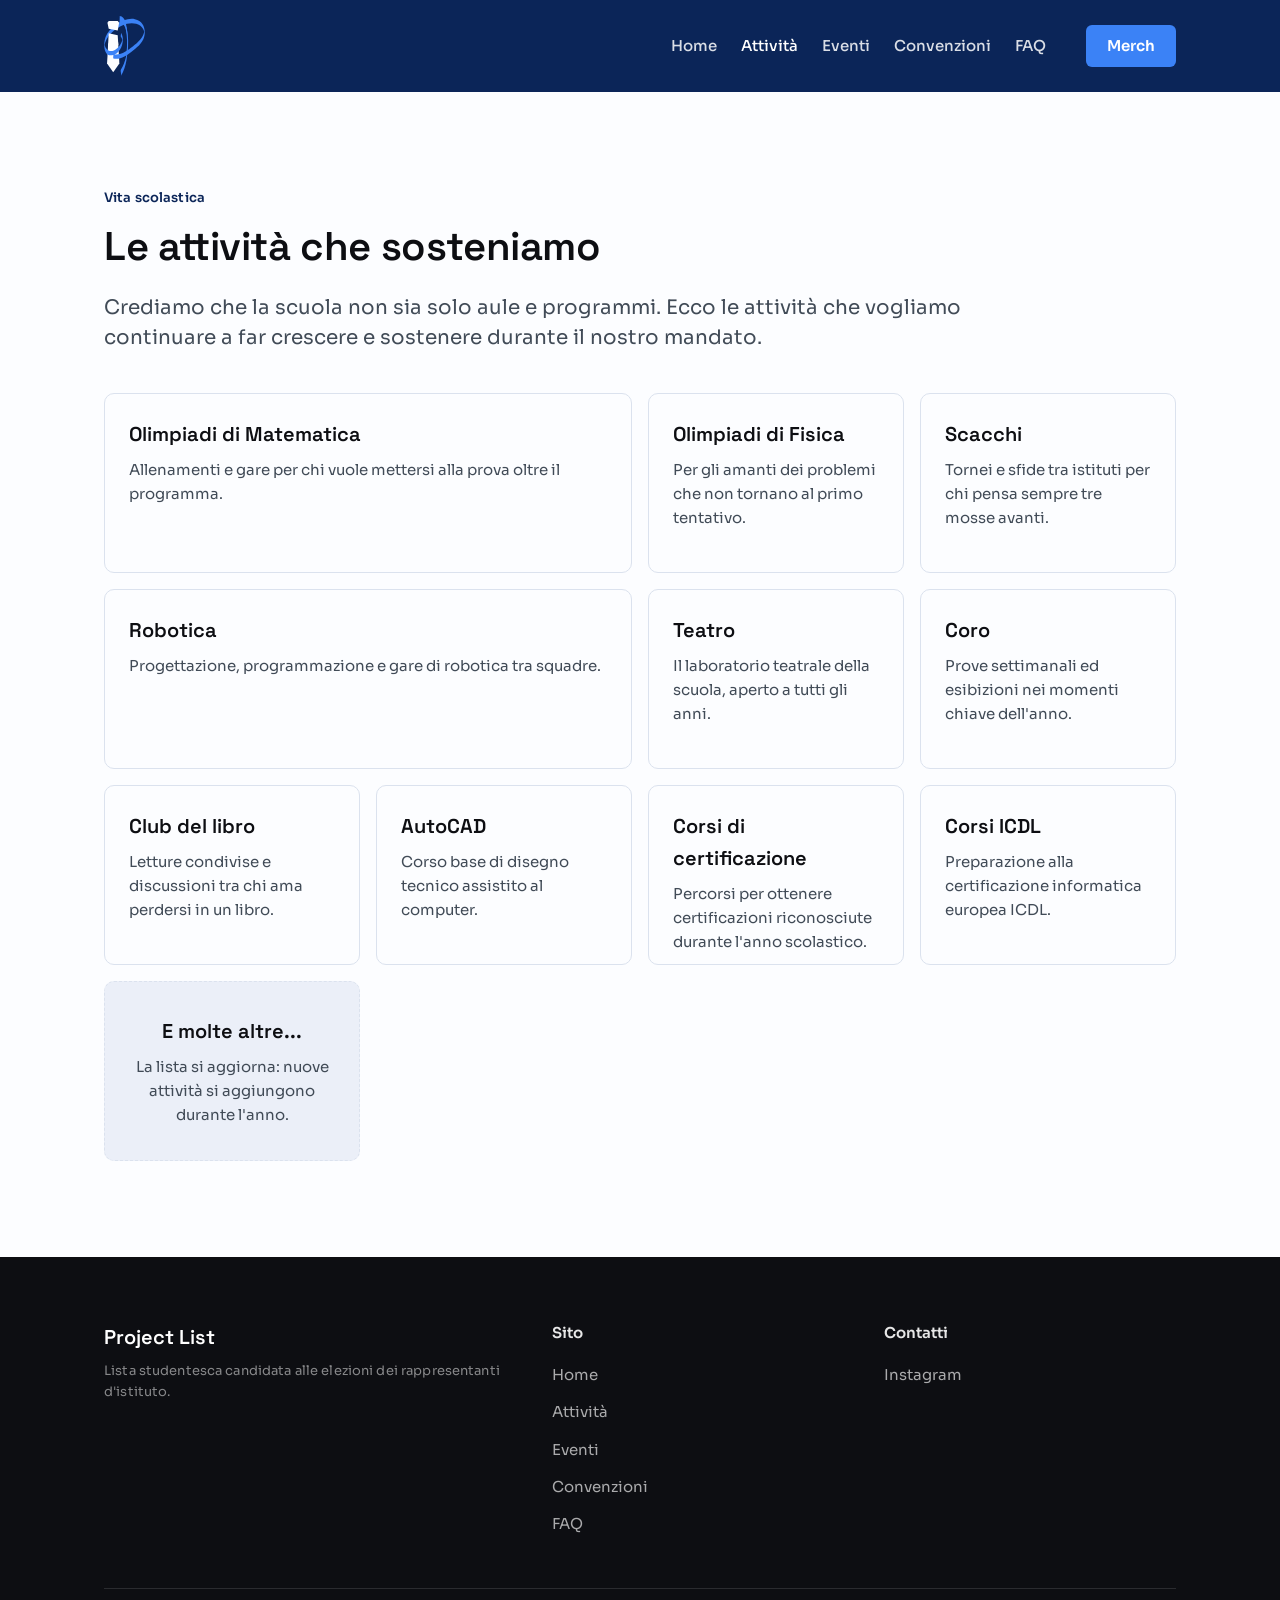
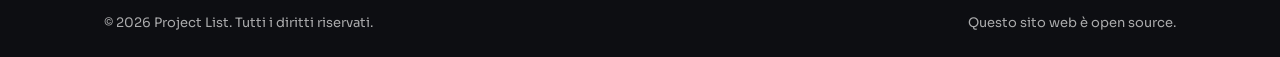
==== pages/activities.html @ 42fb994b "created the activities page" ====
<!DOCTYPE html>
<html lang="it">

<head>
  <meta charset="UTF-8">
  <meta name="viewport" content="width=device-width, initial-scale=1.0">

  <title>Attività | Project List - A. Messedaglia</title>
  <meta name="description"
    content="Il sito ufficiale della lista Project List, candidata alle elezioni dei rappresentanti d'istituto. Scopri il programma, il team e i link utili.">

  <!-- Open Graph -->
  <meta property="og:type" content="website">
  <meta property="og:title" content="Project List - Candidatura Rappresentanti d'Istituto">
  <meta property="og:description"
    content="Il sito ufficiale della lista Project List, candidata alle elezioni dei rappresentanti d'istituto.">
  <meta property="og:image" content="assets/img/og-cover.jpg">
  <meta property="og:locale" content="it_IT">

  <!-- Favicon -->
  <link rel="icon" type="image/png" href="/assets/logo/favicon.svg">

  <!-- CSS -->
  <link rel="stylesheet" href="/style.css">

</head>

<body>

  <!-- ============ HEADER ============ -->
  <header class="site-header">
    <div class="container site-header__inner">
      <a href="/index.html" class="site-header__logo">
        <img class="site-header__logo" src="/assets/logo/icon.svg" alt="Project List">
      </a>

      <nav class="site-header__nav" id="site-nav" aria-label="Navigazione principale">
        <ul class="site-header__nav-list">
          <li><a href="/index.html">Home</a></li>
          <li><a href="/pages/activities.html" aria-current="page">Attività</a></li>
          <li><a href="/pages/events.html">Eventi</a></li>
          <li><a href="/pages/conventions.html">Convenzioni</a></li>
          <li><a href="/pages/faq.html">FAQ</a></li>
        </ul>
        <a href="/pages/merch.html" class="site-header__cta">Merch</a>
      </nav>

      <button class="site-header__toggle" aria-label="Apri il menu" aria-expanded="false"
        aria-controls="site-nav">&#9776;</button>
    </div>
  </header>

  <main>

<section class="section">
      <div class="container">
        <p class="hero__eyebrow caption">Vita scolastica</p>
        <h1 class="title title--lg links__title">Le attività che sosteniamo</h1>
        <p class="text text--muted text--lg" style="max-width: 60ch; margin-bottom: var(--space-4);">
          Crediamo che la scuola non sia solo aule e programmi. Ecco le attività che vogliamo continuare
          a far crescere e sostenere durante il nostro mandato.
        </p>

        <div class="bento">

          <div class="card bento__item bento__item--wide">
            <div>
              <p class="card__title">Olimpiadi di Matematica</p>
              <p class="card__text">Allenamenti e gare per chi vuole mettersi alla prova oltre il programma.</p>
            </div>
          </div>

          <div class="card bento__item">
            <div>
              <p class="card__title">Olimpiadi di Fisica</p>
              <p class="card__text">Per gli amanti dei problemi che non tornano al primo tentativo.</p>
            </div>
          </div>

          <div class="card bento__item">
            <div>
              <p class="card__title">Scacchi</p>
              <p class="card__text">Tornei e sfide tra istituti per chi pensa sempre tre mosse avanti.</p>
            </div>
          </div>

          <div class="card bento__item bento__item--wide">
            <div>
              <p class="card__title">Robotica</p>
              <p class="card__text">Progettazione, programmazione e gare di robotica tra squadre.</p>
            </div>
          </div>

          <div class="card bento__item">
            <div>
              <p class="card__title">Teatro</p>
              <p class="card__text">Il laboratorio teatrale della scuola, aperto a tutti gli anni.</p>
            </div>
          </div>

          <div class="card bento__item">
            <div>
              <p class="card__title">Coro</p>
              <p class="card__text">Prove settimanali ed esibizioni nei momenti chiave dell'anno.</p>
            </div>
          </div>

          <div class="card bento__item">
            <div>
              <p class="card__title">Club del libro</p>
              <p class="card__text">Letture condivise e discussioni tra chi ama perdersi in un libro.</p>
            </div>
          </div>

          <div class="card bento__item">
            <div>
              <p class="card__title">AutoCAD</p>
              <p class="card__text">Corso base di disegno tecnico assistito al computer.</p>
            </div>
          </div>

          <div class="card bento__item">
            <div>
              <p class="card__title">Corsi di certificazione</p>
              <p class="card__text">Percorsi per ottenere certificazioni riconosciute durante l'anno scolastico.</p>
            </div>
          </div>

          <div class="card bento__item">
            <div>
              <p class="card__title">Corsi ICDL</p>
              <p class="card__text">Preparazione alla certificazione informatica europea ICDL.</p>
            </div>
          </div>

          <div class="card bento__item bento__item--more">
            <div>
              <p class="card__title">E molte altre...</p>
              <p class="card__text">La lista si aggiorna: nuove attività si aggiungono durante l'anno.</p>
            </div>
          </div>

        </div>
      </div>
    </section>

  </main>

  <!-- ============ FOOTER ============ -->
  <footer class="site-footer">
    <div class="container">

      <div class="site-footer__grid">
        <div>
          <p class="site-footer__brand">Project List</p>
          <p class="caption" style="color: rgba(255,255,255,0.5);">
            Lista studentesca candidata alle elezioni dei rappresentanti d'istituto.
          </p>
        </div>

        <div>
          <p class="site-footer__col-title">Sito</p>
          <ul class="site-footer__col-list">
            <li><a href="/index.html">Home</a></li>
            <li><a href="/pages/activities.html">Attività</a></li>
            <li><a href="/pages/events.html">Eventi</a></li>
            <li><a href="/pages/conventions.html">Convenzioni</a></li>
            <li><a href="/pages/faq.html">FAQ</a></li>
          </ul>
        </div>

        <div>
          <p class="site-footer__col-title">Contatti</p>
          <ul class="site-footer__col-list">
            <li><a href="https://instagram.com">Instagram</a></li>
          </ul>
        </div>
      </div>

      <div class="site-footer__bottom">
        <p>&copy; <span id="year"></span> Project List. Tutti i diritti riservati.</p>
        <div class="site-footer__legal-links">
          <a href="https://github.com/ie74/project-list">Questo sito web è open source.</a>
        </div>
      </div>

    </div>
  </footer>

  <script src="/script.js"></script>

</body>

</html>
---- style.css ----
/* --- Fonts --- */
@import url('https://fonts.googleapis.com/css2?family=Space+Grotesk:wght@500;600;700&family=Sora:wght@400;500;600;700&display=swap');

/* ========================================================= */
:root {
  /* Primary colors (from brandboard) */
  --color-text-primary: #0d0e12;
  --color-text-secondary: #414b57;
  --color-bg: #fcfdff;
  --color-surface: #ebeff8;
  --color-accent: #3b82f6;
  --color-accent-navy: #0b2558;

  /* Variants */
  --color-accent-hover: #2f6fe0;
  --color-navy-hover: #0e2f6b;
  --color-border: #dbe2ee;

  /* Tipografy */
  --font-display: 'Space Grotesk', 'Segoe UI', sans-serif;
  --font-body: 'Sora', 'Segoe UI', sans-serif;

  /* Font sizes */
  --fs-xs: 0.8125rem;
  --fs-sm: 0.9375rem;
  --fs-base: 1.0625rem;
  --fs-lg: 1.25rem;
  --fs-xl: 1.75rem;
  --fs-2xl: 2.5rem;
  --fs-3xl: 3.5rem;

  /* Spacing */
  --space-1: 0.5rem;
  --space-2: 1rem;
  --space-3: 1.5rem;
  --space-4: 2.5rem;
  --space-5: 4rem;
  --space-6: 6rem;

  /* Layout */
  --max-width: 1120px;
  --radius-sm: 6px;
  --radius-md: 10px;

  /* Motion */
  --ease: cubic-bezier(0.4, 0, 0.2, 1);
  --transition-fast: 0.15s var(--ease);
  --transition-base: 0.25s var(--ease);
}

/* ========================================================= */
/* --- CSS Reset --- */
*,
*::before,
*::after {
  margin: 0;
  padding: 0;
  box-sizing: border-box;
}

html {
  scroll-behavior: smooth;
  -ms-overflow-style: none;
  scrollbar-width: none;
}

html::-webkit-scrollbar {
  display: none;
}

body {
  margin: 0;
  background: var(--color-bg);
  color: var(--color-text-primary);
  font-family: var(--font-body);
  font-size: var(--fs-base);
  line-height: 1.6;
  -webkit-font-smoothing: antialiased;
}

img,
svg {
  display: block;
  max-width: 100%;
}

a {
  color: inherit;
  text-decoration: none;
}

ul,
ol {
  list-style: none;
}

button {
  font: inherit;
  border: none;
  background: none;
  cursor: pointer;
}

/* --- Visible focus --- */
:focus-visible {
  outline: 2px solid var(--color-accent);
  outline-offset: 3px;
}

/* --- Reduced animations --- */
@media (prefers-reduced-motion: reduce) {

  *,
  *::before,
  *::after {
    animation-duration: 0.01ms !important;
    animation-iteration-count: 1 !important;
    transition-duration: 0.01ms !important;
    scroll-behavior: auto !important;
  }
}

/* ========================================================= */
/* --- Base Layout --- */

.container {
  width: 100%;
  max-width: var(--max-width);
  margin-inline: auto;
  padding-inline: var(--space-3);
}

.section {
  padding-block: var(--space-6);
}

.section--tight {
  padding-block: var(--space-4);
}

@media (max-width: 830px) {
  .section {
    padding-block: var(--space-3);
  }

  .section--tight{
    padding-block: var(--space-2);
  }
}

.section--surface {
  background: var(--color-surface);
}

main {
  display: block;
}

/* ========================================================= */
/* --- Typography --- */

/* Ttiles */
.title {
  font-family: var(--font-display);
  font-weight: 600;
  line-height: 1.1;
  letter-spacing: -0.01em;
  color: var(--color-text-primary);
}

.title--hero {
  font-size: var(--fs-3xl);
}

.title--lg {
  font-size: var(--fs-2xl);
}

.title--md {
  font-size: var(--fs-xl);
}

/* Text */
.text {
  font-family: var(--font-body);
  font-size: var(--fs-base);
  color: var(--color-text-primary);
}

.text--muted {
  color: var(--color-text-secondary);
}

.text--lg {
  font-size: var(--fs-lg);
  line-height: 1.5;
}

/* Captions */
.caption {
  font-family: var(--font-body);
  font-size: var(--fs-xs);
  color: var(--color-text-secondary);
  letter-spacing: 0.01em;
}

/* Links */
.link {
  color: var(--color-accent-navy);
  font-weight: 600;
  position: relative;
  transition: color var(--transition-fast);
}

/* clip-path invece di scaleX: evita che l'underline sembri più spesso
   durante l'animazione (subpixel snapping su elementi sottili) */
.link::after {
  content: '';
  position: absolute;
  left: 0;
  bottom: -2px;
  width: 100%;
  height: 1.5px;
  background: currentColor;
  clip-path: inset(0 100% 0 0);
  transition: clip-path var(--transition-base);
}

.link:hover::after {
  clip-path: inset(0 0 0 0);
}

.link:hover {
  color: var(--color-accent);
}

/* ========================================================= */
/* Buttons */

.button {
  display: inline-flex;
  align-items: center;
  justify-content: center;
  gap: var(--space-1);
  padding: 0.8em 1.6em;
  border-radius: var(--radius-sm);
  font-family: var(--font-body);
  font-weight: 600;
  font-size: var(--fs-sm);
  cursor: pointer;
  transition: background var(--transition-fast), color var(--transition-fast), border-color var(--transition-fast), transform var(--transition-fast);
  border: 1.5px solid transparent;
}

.button:active {
  transform: translateY(1px);
}

/* Primary */
.button--primary {
  background: var(--color-accent-navy);
  color: #fff;
}

.button--primary:hover {
  background: var(--color-navy-hover);
}

/* Secondary */
.button--secondary {
  background: transparent;
  border-color: var(--color-border);
  color: var(--color-text-primary);
}

.button--secondary:hover {
  border-color: var(--color-accent-navy);
  color: var(--color-accent-navy);
}

/* Accent */
.button--accent {
  background: var(--color-accent);
  color: #fff;
}

.button--accent:hover {
  background: var(--color-accent-hover);
}

/* ========================================================= */
/* Cards */

.card {
  display: block;
  padding: var(--space-3);
  background: var(--color-bg);
  border: 1.5px solid var(--color-border);
  border-radius: var(--radius-md);
  transition: border-color var(--transition-base), transform var(--transition-base);
}

.card:hover {
  border-color: var(--color-accent);
  transform: translateY(-3px);
}

.card__title {
  font-family: var(--font-display);
  font-weight: 600;
  font-size: var(--fs-lg);
  color: var(--color-text-primary);
  margin-bottom: var(--space-1);
}

.card__text {
  font-size: var(--fs-sm);
  color: var(--color-text-secondary);
}

/* ========================================================= */
/* Header */

.site-header {
  background: var(--color-accent-navy);
  position: sticky;
  top: 0;
  z-index: 100;
}

.site-header__inner {
  display: flex;
  align-items: center;
  justify-content: space-between;
  gap: var(--space-3);
  padding-block: var(--space-2);
}

/* Logo */
.site-header__logo {
  display: flex;
  align-items: center;
  height: 60px;
}

.site-header__nav {
  display: flex;
  align-items: center;
  gap: var(--space-4);
}

.site-header__nav-list {
  display: flex;
  gap: var(--space-3);
}

.site-header__nav-list a {
  color: rgba(255, 255, 255, 0.85);
  font-size: var(--fs-sm);
  font-weight: 500;
  transition: color var(--transition-fast);
}

.site-header__nav-list a:hover,
.site-header__nav-list a[aria-current="page"] {
  color: #fff;
}

.site-header__cta {
  background: var(--color-accent);
  color: #fff;
  padding: 0.6em 1.4em;
  border-radius: var(--radius-sm);
  font-size: var(--fs-sm);
  font-weight: 600;
  transition: background var(--transition-fast);
}

.site-header__cta:hover {
  background: var(--color-accent-hover);
}

/* Toggle menu mobile */
.site-header__toggle {
  display: none;
  color: #fff;
  font-size: 1.5rem;
}

@media (max-width: 720px) {
  .site-header__nav {
    display: none;
  }

  .site-header__toggle {
    display: block;
  }

  /* Stato aperto: il menu diventa un pannello a tutta larghezza sotto l'header */
  .site-header__nav.is-open {
    display: flex;
    flex-direction: column;
    align-items: flex-start;
    gap: var(--space-2);
    position: absolute;
    top: 100%;
    left: 0;
    right: 0;
    background: var(--color-accent-navy);
    padding: var(--space-2) var(--space-3) var(--space-3);
  }

  .site-header__nav.is-open .site-header__nav-list {
    flex-direction: column;
    gap: var(--space-2);
  }
}

/* ========================================================= */
/* Footer */

.site-footer {
  background: var(--color-text-primary);
  color: rgba(255, 255, 255, 0.65);
  padding-block: var(--space-5) var(--space-3);
}

.site-footer__grid {
  display: grid;
  grid-template-columns: 1.4fr 1fr 1fr;
  gap: var(--space-4);
  padding-bottom: var(--space-4);
  border-bottom: 1px solid rgba(255, 255, 255, 0.12);
}

@media (max-width: 720px) {
  .site-footer__grid {
    grid-template-columns: 1fr;
    gap: var(--space-3);
  }
}

.site-footer__brand {
  color: #fff;
  font-family: var(--font-display);
  font-weight: 600;
  font-size: var(--fs-lg);
  margin-bottom: var(--space-1);
}

.site-footer__col-title {
  color: rgba(255, 255, 255, 0.9);
  font-weight: 600;
  font-size: var(--fs-sm);
  margin-bottom: var(--space-2);
}

.site-footer__col-list li {
  margin-bottom: 0.6em;
}

.site-footer__col-list a {
  font-size: var(--fs-sm);
  transition: color var(--transition-fast);
}

.site-footer__col-list a:hover {
  color: #fff;
}

.site-footer__bottom {
  display: flex;
  align-items: center;
  justify-content: space-between;
  flex-wrap: wrap;
  gap: var(--space-2);
  padding-top: var(--space-3);
  font-size: var(--fs-xs);
}

.site-footer__legal-links {
  display: flex;
  gap: var(--space-3);
}

.site-footer__legal-links a:hover {
  color: #fff;
}

/* ========================================================= */
/* Utility */

.flex {
  display: flex;
}

.flex-col {
  display: flex;
  flex-direction: column;
}

.items-center {
  align-items: center;
}

.justify-between {
  justify-content: space-between;
}

.gap-1 {
  gap: var(--space-1);
}

.gap-2 {
  gap: var(--space-2);
}

.gap-3 {
  gap: var(--space-3);
}

.text-center {
  text-align: center;
}

.sr-only {
  position: absolute;
  width: 1px;
  height: 1px;
  padding: 0;
  margin: -1px;
  overflow: hidden;
  clip: rect(0, 0, 0, 0);
  white-space: nowrap;
  border: 0;
}

.section {
  scroll-margin-top: 92px;
}

/* =========================================================
PAGES
========================================================= */

/* --- Index --- */
.hero {
  position: relative;
  background: var(--color-bg);
  padding-bottom: var(--space-4);
  overflow: hidden;
}

.hero__inner {
  display: flex;
  align-items: center;
  gap: var(--space-5);
  padding-block: var(--space-4);
}

.hero__logo {
  flex: 0 0 auto;
  width: 320px;
}

.hero__logo img {
  width: 100%;
  height: auto;
}

.hero__copy {
  flex: 1 1 auto;
  min-width: 0;
}

@media (max-width: 830px) {
  .hero__inner {
    flex-direction: column;
    align-items: flex-start;
    gap: var(--space-3);
  }

  .hero__logo {
    width: min(250px, 100%);
    margin: 0px auto;
  }
}

.hero__eyebrow {
  margin-bottom: var(--space-2);
  color: var(--color-accent-navy);
  font-weight: 600;
}

.hero__motto {
  margin-bottom: var(--space-3);
}

.hero__lead {
  max-width: 56ch;
  margin-bottom: var(--space-4);
}

.hero__actions {
  flex-wrap: wrap;
}

/* Hero stroke */
.hero__stroke {
  width: 100%;
  height: 40px;
  margin-top: var(--space-3);
}

.hero__stroke path {
  fill: none;
  stroke: var(--color-accent);
  stroke-width: 3.5;
  stroke-linecap: round;
  /* pathLength="1" normalizza la lunghezza del tracciato: evita il salto
     ("teleport") che si vedeva al primo render con dasharray/offset a 1000 */
  stroke-dasharray: 1;
  stroke-dashoffset: 1;
  animation: draw-stroke 1.4s var(--ease) 0.3s forwards;
}

@keyframes draw-stroke {
  to {
    stroke-dashoffset: 0;
  }
}

.links__title {
  margin-bottom: var(--space-3);
}

.links__grid {
  display: grid;
  grid-template-columns: repeat(4, 1fr);
  gap: var(--space-2);
}

@media (max-width: 900px) {
  .links__grid {
    grid-template-columns: repeat(2, 1fr);
  }
}

@media (max-width: 540px) {
  .links__grid {
    grid-template-columns: 1fr;
  }
}

.about__inner {
  max-width: 640px;
}

.about__text {
  margin-block: var(--space-2) var(--space-3);
}

/* Activities */

.bento {
      display: grid;
      grid-template-columns: repeat(4, 1fr);
      grid-auto-rows: 180px;
      gap: var(--space-2);
}


.bento__item {
  display: flex;
  flex-direction: column;
  justify-content: space-between;
}

.bento__item--wide {
  grid-column: span 2;
}

.bento__item--tall {
  grid-row: span 2;
}

.bento__icon {
  font-size: 2rem;
  line-height: 1;
}

.bento__item--more {
  align-items: center;
  justify-content: center;
  text-align: center;
  background: var(--color-surface);
  border-style: dashed;
}

@media (max-width: 900px) {
  .bento {
    grid-template-columns: repeat(2, 1fr);
  }

  .bento__item--wide {
    grid-column: span 2;
  }

  .bento__item--tall {
    grid-row: span 1;
  }
}

@media (max-width: 540px) {
  .bento {
    grid-template-columns: 1fr;
    grid-auto-rows: auto;
  }

  .bento__item,
  .bento__item--wide,
  .bento__item--tall {
    grid-column: span 1;
    grid-row: span 1;
  }
}
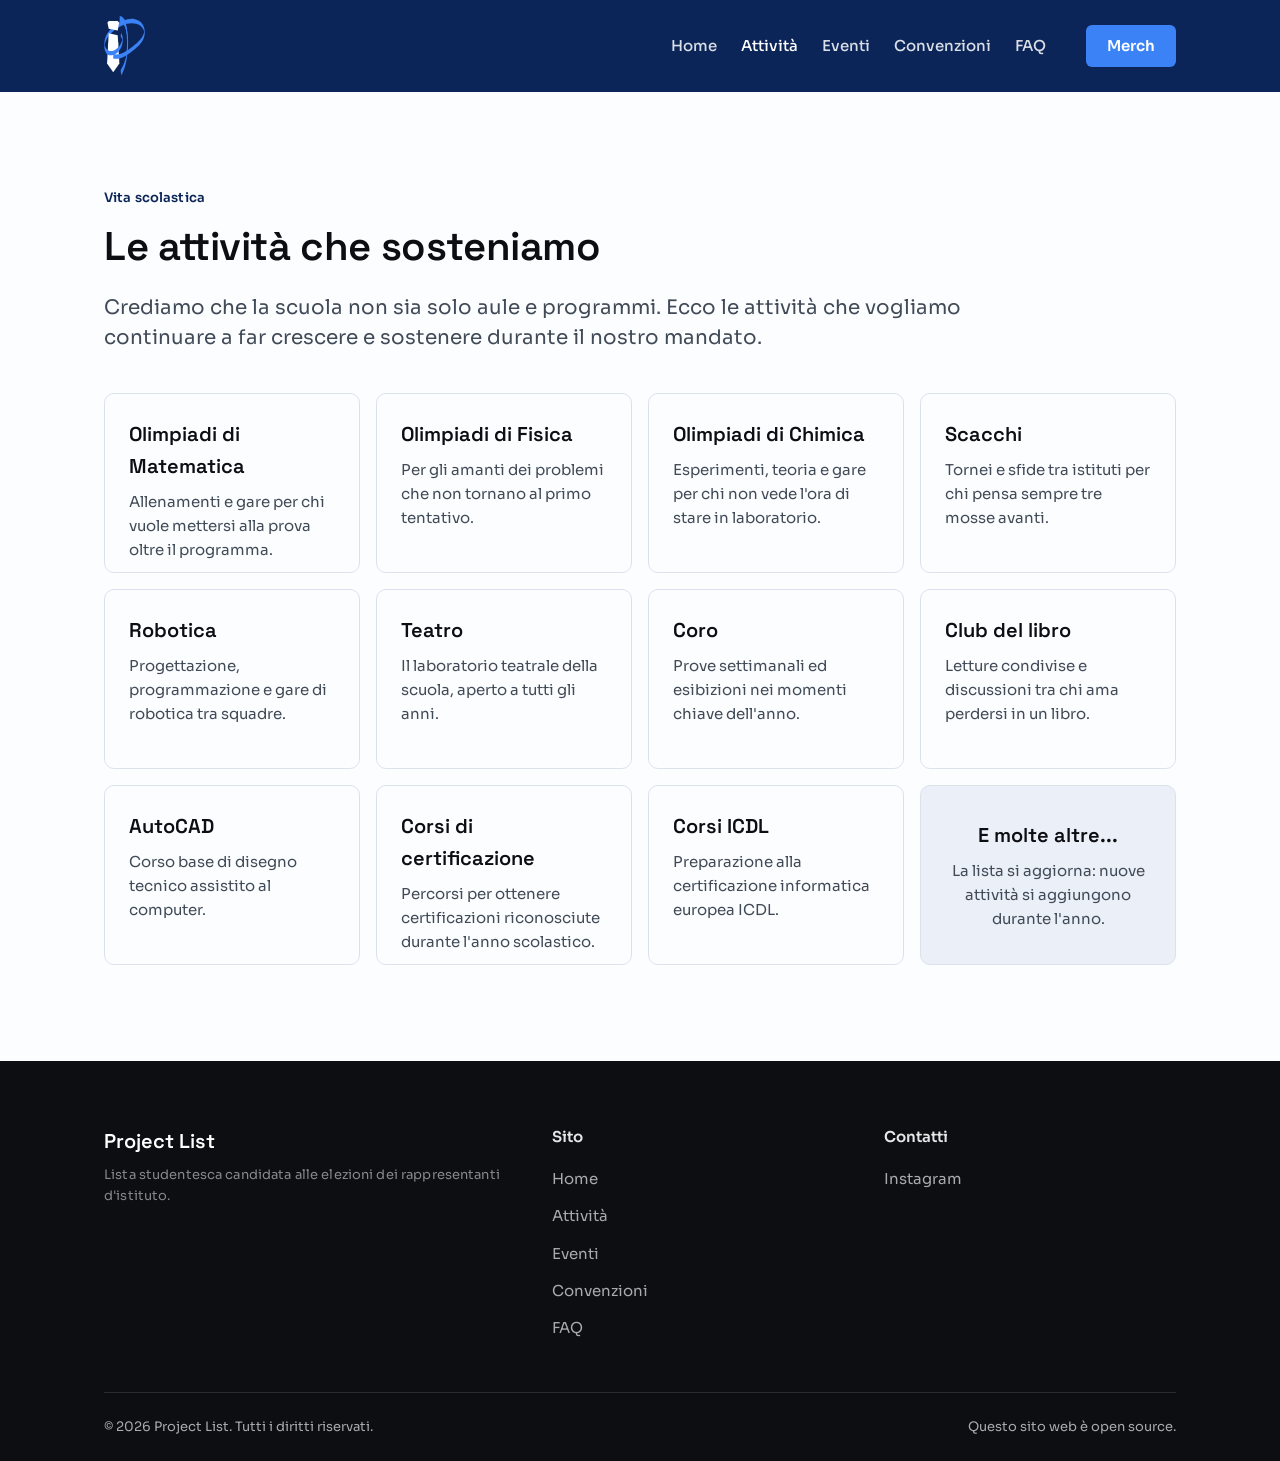
==== commit c6de31e8: "modified the bento grid" ====
--- a/pages/activities.html
+++ b/pages/activities.html
@@ -63,7 +63,7 @@
 
         <div class="bento">
 
-          <div class="card bento__item bento__item--wide">
+          <div class="card bento__item">
             <div>
               <p class="card__title">Olimpiadi di Matematica</p>
               <p class="card__text">Allenamenti e gare per chi vuole mettersi alla prova oltre il programma.</p>
@@ -79,12 +79,19 @@
 
           <div class="card bento__item">
             <div>
+              <p class="card__title">Olimpiadi di Chimica</p>
+              <p class="card__text">Esperimenti, teoria e gare per chi non vede l'ora di stare in laboratorio.</p>
+            </div>
+          </div>
+
+          <div class="card bento__item">
+            <div>
               <p class="card__title">Scacchi</p>
               <p class="card__text">Tornei e sfide tra istituti per chi pensa sempre tre mosse avanti.</p>
             </div>
           </div>
 
-          <div class="card bento__item bento__item--wide">
+          <div class="card bento__item">
             <div>
               <p class="card__title">Robotica</p>
               <p class="card__text">Progettazione, programmazione e gare di robotica tra squadre.</p>
--- a/style.css
+++ b/style.css
@@ -694,7 +694,6 @@
   justify-content: center;
   text-align: center;
   background: var(--color-surface);
-  border-style: dashed;
 }
 
 @media (max-width: 900px) {
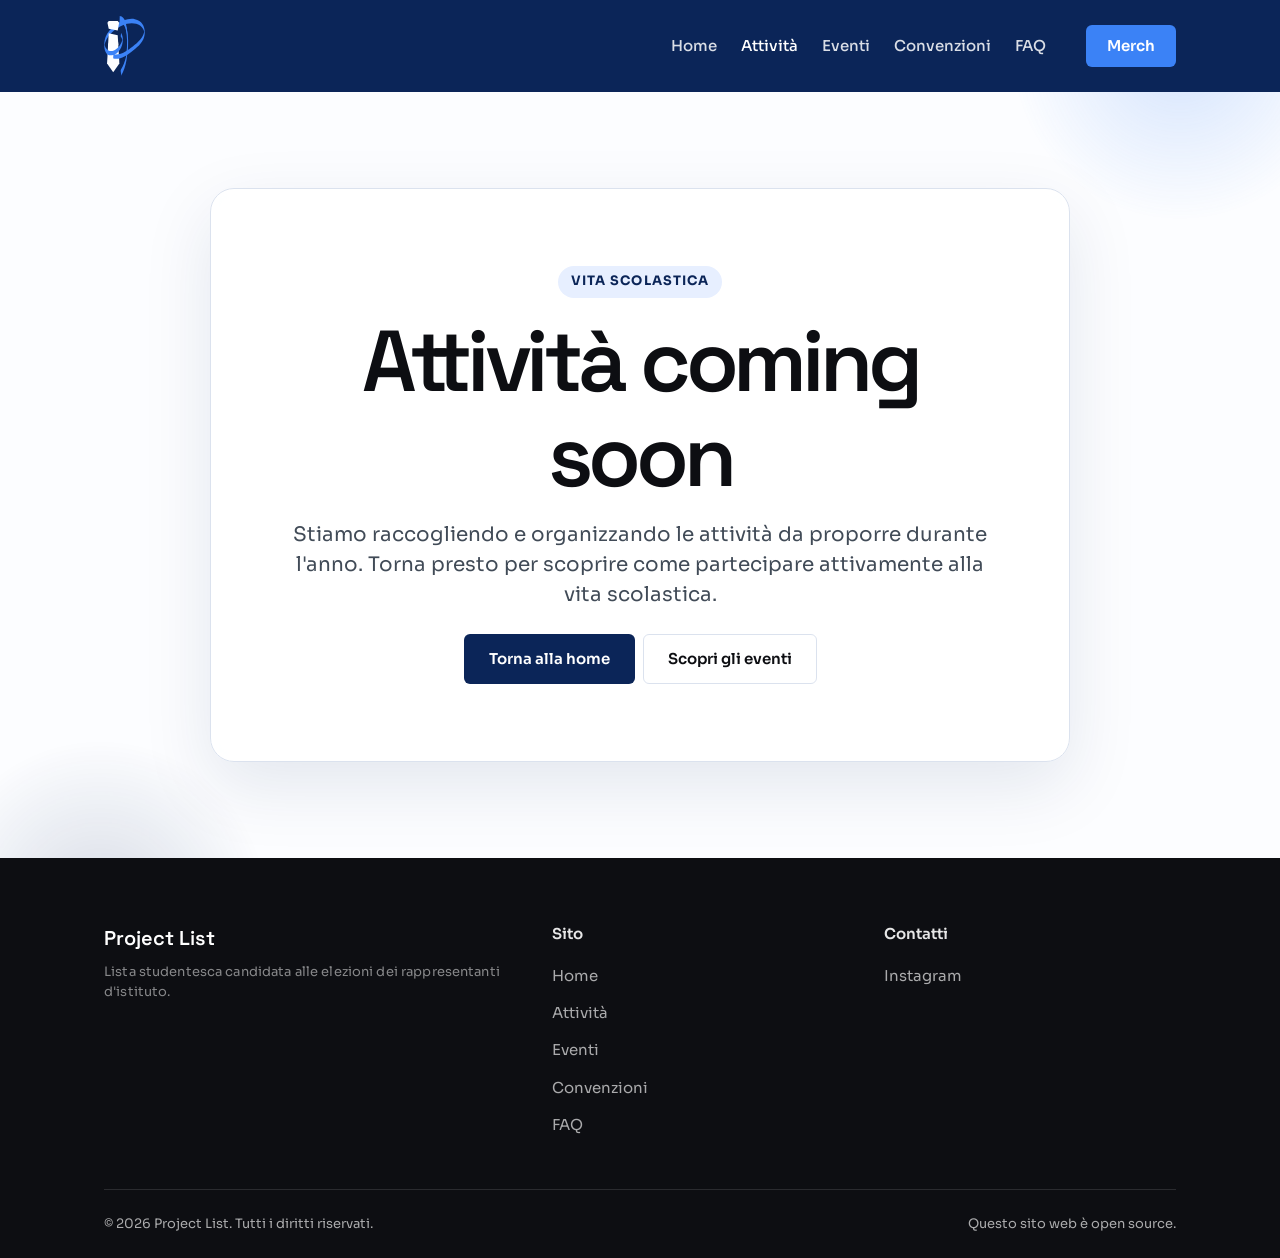
==== commit 89886d6a: "Use coming soon layouts for activity pages" ====
--- a/pages/activities.html
+++ b/pages/activities.html
@@ -52,101 +52,19 @@
 
   <main>
 
-<section class="section">
+    <section class="section coming-soon">
       <div class="container">
-        <p class="hero__eyebrow caption">Vita scolastica</p>
-        <h1 class="title title--lg links__title">Le attività che sosteniamo</h1>
-        <p class="text text--muted text--lg" style="max-width: 60ch; margin-bottom: var(--space-4);">
-          Crediamo che la scuola non sia solo aule e programmi. Ecco le attività che vogliamo continuare
-          a far crescere e sostenere durante il nostro mandato.
-        </p>
-
-        <div class="bento">
-
-          <div class="card bento__item">
-            <div>
-              <p class="card__title">Olimpiadi di Matematica</p>
-              <p class="card__text">Allenamenti e gare per chi vuole mettersi alla prova oltre il programma.</p>
-            </div>
+        <div class="coming-soon__content">
+          <p class="caption coming-soon__eyebrow">Vita scolastica</p>
+          <h1 class="title coming-soon__title">Attività coming soon</h1>
+          <p class="text text--muted text--lg coming-soon__text">
+            Stiamo raccogliendo e organizzando le attività da proporre durante l'anno. Torna presto per scoprire
+            come partecipare attivamente alla vita scolastica.
+          </p>
+          <div class="coming-soon__actions">
+            <a href="/index.html" class="button button--primary">Torna alla home</a>
+            <a href="/pages/events.html" class="button button--secondary">Scopri gli eventi</a>
           </div>
-
-          <div class="card bento__item">
-            <div>
-              <p class="card__title">Olimpiadi di Fisica</p>
-              <p class="card__text">Per gli amanti dei problemi che non tornano al primo tentativo.</p>
-            </div>
-          </div>
-
-          <div class="card bento__item">
-            <div>
-              <p class="card__title">Olimpiadi di Chimica</p>
-              <p class="card__text">Esperimenti, teoria e gare per chi non vede l'ora di stare in laboratorio.</p>
-            </div>
-          </div>
-
-          <div class="card bento__item">
-            <div>
-              <p class="card__title">Scacchi</p>
-              <p class="card__text">Tornei e sfide tra istituti per chi pensa sempre tre mosse avanti.</p>
-            </div>
-          </div>
-
-          <div class="card bento__item">
-            <div>
-              <p class="card__title">Robotica</p>
-              <p class="card__text">Progettazione, programmazione e gare di robotica tra squadre.</p>
-            </div>
-          </div>
-
-          <div class="card bento__item">
-            <div>
-              <p class="card__title">Teatro</p>
-              <p class="card__text">Il laboratorio teatrale della scuola, aperto a tutti gli anni.</p>
-            </div>
-          </div>
-
-          <div class="card bento__item">
-            <div>
-              <p class="card__title">Coro</p>
-              <p class="card__text">Prove settimanali ed esibizioni nei momenti chiave dell'anno.</p>
-            </div>
-          </div>
-
-          <div class="card bento__item">
-            <div>
-              <p class="card__title">Club del libro</p>
-              <p class="card__text">Letture condivise e discussioni tra chi ama perdersi in un libro.</p>
-            </div>
-          </div>
-
-          <div class="card bento__item">
-            <div>
-              <p class="card__title">AutoCAD</p>
-              <p class="card__text">Corso base di disegno tecnico assistito al computer.</p>
-            </div>
-          </div>
-
-          <div class="card bento__item">
-            <div>
-              <p class="card__title">Corsi di certificazione</p>
-              <p class="card__text">Percorsi per ottenere certificazioni riconosciute durante l'anno scolastico.</p>
-            </div>
-          </div>
-
-          <div class="card bento__item">
-            <div>
-              <p class="card__title">Corsi ICDL</p>
-              <p class="card__text">Preparazione alla certificazione informatica europea ICDL.</p>
-            </div>
-          </div>
-
-          <div class="card bento__item bento__item--more">
-            <div>
-              <p class="card__title">E molte altre...</p>
-              <p class="card__text">La lista si aggiorna: nuove attività si aggiungono durante l'anno.</p>
-            </div>
-          </div>
-
         </div>
       </div>
     </section>
--- a/style.css
+++ b/style.css
@@ -662,10 +662,90 @@
 
 /* Activities */
 
+.coming-soon {
+  position: relative;
+  overflow: hidden;
+  min-height: 430px;
+  display: grid;
+  place-items: center;
+  isolation: isolate;
+}
+
+.coming-soon::before,
+.coming-soon::after {
+  content: '';
+  position: absolute;
+  z-index: -1;
+  width: 340px;
+  aspect-ratio: 1;
+  border-radius: 50%;
+  filter: blur(1px);
+}
+
+.coming-soon::before {
+  top: -210px;
+  right: -70px;
+  background: radial-gradient(circle, rgba(59, 130, 246, 0.2), transparent 70%);
+}
+
+.coming-soon::after {
+  bottom: -220px;
+  left: -70px;
+  background: radial-gradient(circle, rgba(11, 37, 88, 0.15), transparent 70%);
+}
+
+.coming-soon__content {
+  width: min(100%, 860px);
+  margin-inline: auto;
+  padding: clamp(2rem, 6vw, 5rem);
+  text-align: center;
+  background: rgba(255, 255, 255, 0.78);
+  border: 1px solid var(--color-border);
+  border-radius: 24px;
+  box-shadow: 0 24px 70px rgba(11, 37, 88, 0.1);
+  backdrop-filter: blur(12px);
+}
+
+.coming-soon__eyebrow {
+  display: inline-block;
+  margin-bottom: var(--space-2);
+  padding: 0.35rem 0.8rem;
+  border-radius: 999px;
+  background: #e7efff;
+  color: var(--color-accent-navy);
+  font-weight: 700;
+  text-transform: uppercase;
+  letter-spacing: 0.08em;
+}
+
+.coming-soon__title {
+  margin-bottom: var(--space-2);
+  font-size: clamp(2.8rem, 8vw, 5.4rem);
+  letter-spacing: -0.06em;
+}
+
+.coming-soon__text {
+  max-width: 48ch;
+  margin: 0 auto var(--space-3);
+}
+
+.coming-soon__actions {
+  display: flex;
+  justify-content: center;
+  flex-wrap: wrap;
+  gap: var(--space-1);
+}
+
+@media (max-width: 600px) {
+  .coming-soon {
+    min-height: 360px;
+  }
+}
+
 .bento {
       display: grid;
       grid-template-columns: repeat(4, 1fr);
-      grid-auto-rows: 180px;
+      grid-auto-rows: minmax(180px, auto);
       gap: var(--space-2);
 }
 
@@ -674,6 +754,7 @@
   display: flex;
   flex-direction: column;
   justify-content: space-between;
+  min-width: 0;
 }
 
 .bento__item--wide {
@@ -696,6 +777,11 @@
   background: var(--color-surface);
 }
 
+.card__title,
+.card__text {
+  overflow-wrap: break-word;
+}
+
 @media (max-width: 900px) {
   .bento {
     grid-template-columns: repeat(2, 1fr);
@@ -722,4 +808,4 @@
     grid-column: span 1;
     grid-row: span 1;
   }
-}+}
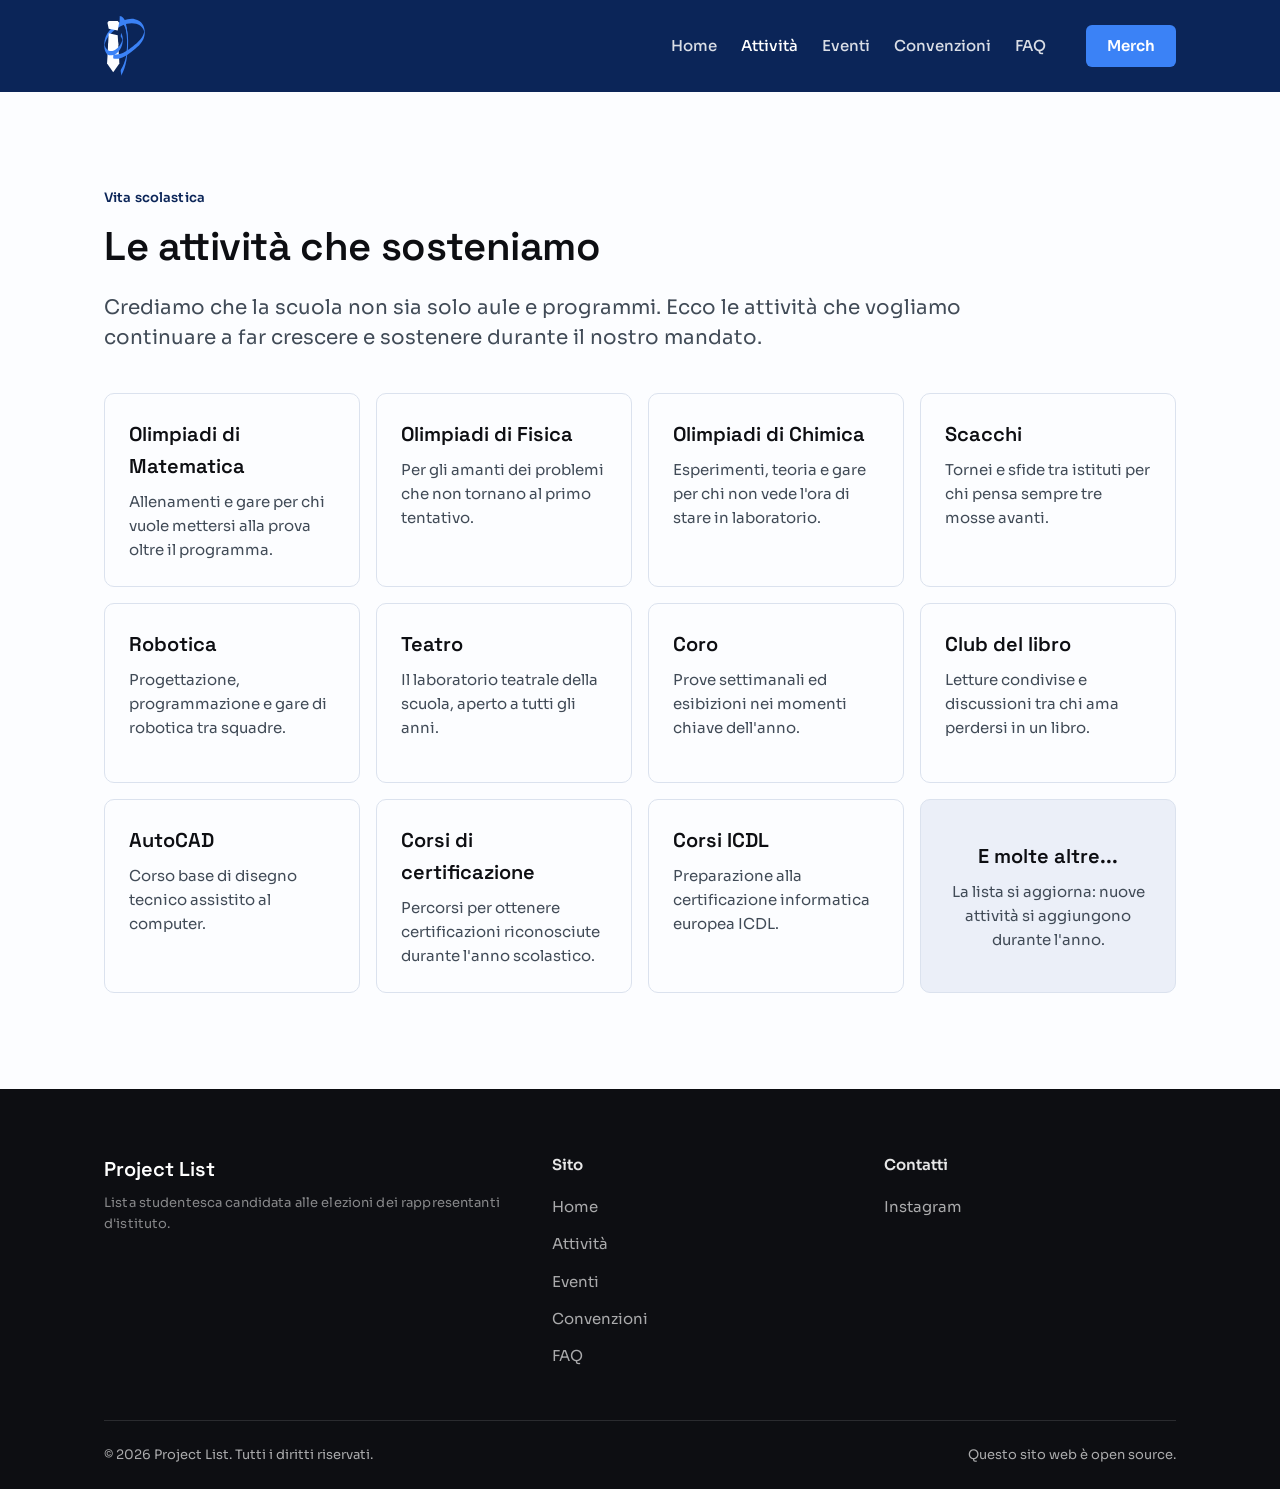
==== commit 8d99fa71: "updated the empty pages" ====
--- a/pages/activities.html
+++ b/pages/activities.html
@@ -14,14 +14,14 @@
   <meta property="og:title" content="Project List - Candidatura Rappresentanti d'Istituto">
   <meta property="og:description"
     content="Il sito ufficiale della lista Project List, candidata alle elezioni dei rappresentanti d'istituto.">
-  <meta property="og:image" content="assets/img/og-cover.jpg">
+  <meta property="og:image" content="../assets/img/og-cover.jpg">
   <meta property="og:locale" content="it_IT">
 
   <!-- Favicon -->
-  <link rel="icon" type="image/png" href="/assets/logo/favicon.svg">
+  <link rel="icon" type="image/png" href="../assets/logo/favicon.svg">
 
   <!-- CSS -->
-  <link rel="stylesheet" href="/style.css">
+  <link rel="stylesheet" href="../style.css">
 
 </head>
 
@@ -30,19 +30,19 @@
   <!-- ============ HEADER ============ -->
   <header class="site-header">
     <div class="container site-header__inner">
-      <a href="/index.html" class="site-header__logo">
-        <img class="site-header__logo" src="/assets/logo/icon.svg" alt="Project List">
+      <a href="../index.html" class="site-header__logo">
+        <img class="site-header__logo" src="../assets/logo/icon.svg" alt="Project List">
       </a>
 
       <nav class="site-header__nav" id="site-nav" aria-label="Navigazione principale">
         <ul class="site-header__nav-list">
-          <li><a href="/index.html">Home</a></li>
-          <li><a href="/pages/activities.html" aria-current="page">Attività</a></li>
-          <li><a href="/pages/events.html">Eventi</a></li>
-          <li><a href="/pages/conventions.html">Convenzioni</a></li>
-          <li><a href="/pages/faq.html">FAQ</a></li>
+          <li><a href="../index.html">Home</a></li>
+          <li><a href="activities.html" aria-current="page">Attività</a></li>
+          <li><a href="events.html">Eventi</a></li>
+          <li><a href="conventions.html">Convenzioni</a></li>
+          <li><a href="faq.html">FAQ</a></li>
         </ul>
-        <a href="/pages/merch.html" class="site-header__cta">Merch</a>
+        <a href="merch.html" class="site-header__cta">Merch</a>
       </nav>
 
       <button class="site-header__toggle" aria-label="Apri il menu" aria-expanded="false"
@@ -52,19 +52,101 @@
 
   <main>
 
-    <section class="section coming-soon">
+<section class="section">
       <div class="container">
-        <div class="coming-soon__content">
-          <p class="caption coming-soon__eyebrow">Vita scolastica</p>
-          <h1 class="title coming-soon__title">Attività coming soon</h1>
-          <p class="text text--muted text--lg coming-soon__text">
-            Stiamo raccogliendo e organizzando le attività da proporre durante l'anno. Torna presto per scoprire
-            come partecipare attivamente alla vita scolastica.
-          </p>
-          <div class="coming-soon__actions">
-            <a href="/index.html" class="button button--primary">Torna alla home</a>
-            <a href="/pages/events.html" class="button button--secondary">Scopri gli eventi</a>
-          </div>
+        <p class="hero__eyebrow caption">Vita scolastica</p>
+        <h1 class="title title--lg links__title">Le attività che sosteniamo</h1>
+        <p class="text text--muted text--lg" style="max-width: 60ch; margin-bottom: var(--space-4);">
+          Crediamo che la scuola non sia solo aule e programmi. Ecco le attività che vogliamo continuare
+          a far crescere e sostenere durante il nostro mandato.
+        </p>
+
+        <div class="bento">
+
+          <div class="card bento__item">
+            <div>
+              <p class="card__title">Olimpiadi di Matematica</p>
+              <p class="card__text">Allenamenti e gare per chi vuole mettersi alla prova oltre il programma.</p>
+            </div>
+          </div>
+
+          <div class="card bento__item">
+            <div>
+              <p class="card__title">Olimpiadi di Fisica</p>
+              <p class="card__text">Per gli amanti dei problemi che non tornano al primo tentativo.</p>
+            </div>
+          </div>
+
+          <div class="card bento__item">
+            <div>
+              <p class="card__title">Olimpiadi di Chimica</p>
+              <p class="card__text">Esperimenti, teoria e gare per chi non vede l'ora di stare in laboratorio.</p>
+            </div>
+          </div>
+
+          <div class="card bento__item">
+            <div>
+              <p class="card__title">Scacchi</p>
+              <p class="card__text">Tornei e sfide tra istituti per chi pensa sempre tre mosse avanti.</p>
+            </div>
+          </div>
+
+          <div class="card bento__item">
+            <div>
+              <p class="card__title">Robotica</p>
+              <p class="card__text">Progettazione, programmazione e gare di robotica tra squadre.</p>
+            </div>
+          </div>
+
+          <div class="card bento__item">
+            <div>
+              <p class="card__title">Teatro</p>
+              <p class="card__text">Il laboratorio teatrale della scuola, aperto a tutti gli anni.</p>
+            </div>
+          </div>
+
+          <div class="card bento__item">
+            <div>
+              <p class="card__title">Coro</p>
+              <p class="card__text">Prove settimanali ed esibizioni nei momenti chiave dell'anno.</p>
+            </div>
+          </div>
+
+          <div class="card bento__item">
+            <div>
+              <p class="card__title">Club del libro</p>
+              <p class="card__text">Letture condivise e discussioni tra chi ama perdersi in un libro.</p>
+            </div>
+          </div>
+
+          <div class="card bento__item">
+            <div>
+              <p class="card__title">AutoCAD</p>
+              <p class="card__text">Corso base di disegno tecnico assistito al computer.</p>
+            </div>
+          </div>
+
+          <div class="card bento__item">
+            <div>
+              <p class="card__title">Corsi di certificazione</p>
+              <p class="card__text">Percorsi per ottenere certificazioni riconosciute durante l'anno scolastico.</p>
+            </div>
+          </div>
+
+          <div class="card bento__item">
+            <div>
+              <p class="card__title">Corsi ICDL</p>
+              <p class="card__text">Preparazione alla certificazione informatica europea ICDL.</p>
+            </div>
+          </div>
+
+          <div class="card bento__item bento__item--more">
+            <div>
+              <p class="card__title">E molte altre...</p>
+              <p class="card__text">La lista si aggiorna: nuove attività si aggiungono durante l'anno.</p>
+            </div>
+          </div>
+
         </div>
       </div>
     </section>
@@ -86,11 +168,11 @@
         <div>
           <p class="site-footer__col-title">Sito</p>
           <ul class="site-footer__col-list">
-            <li><a href="/index.html">Home</a></li>
-            <li><a href="/pages/activities.html">Attività</a></li>
-            <li><a href="/pages/events.html">Eventi</a></li>
-            <li><a href="/pages/conventions.html">Convenzioni</a></li>
-            <li><a href="/pages/faq.html">FAQ</a></li>
+            <li><a href="../index.html">Home</a></li>
+            <li><a href="activities.html">Attività</a></li>
+            <li><a href="events.html">Eventi</a></li>
+            <li><a href="conventions.html">Convenzioni</a></li>
+            <li><a href="faq.html">FAQ</a></li>
           </ul>
         </div>
 
@@ -112,7 +194,7 @@
     </div>
   </footer>
 
-  <script src="/script.js"></script>
+  <script src="../script.js"></script>
 
 </body>
 
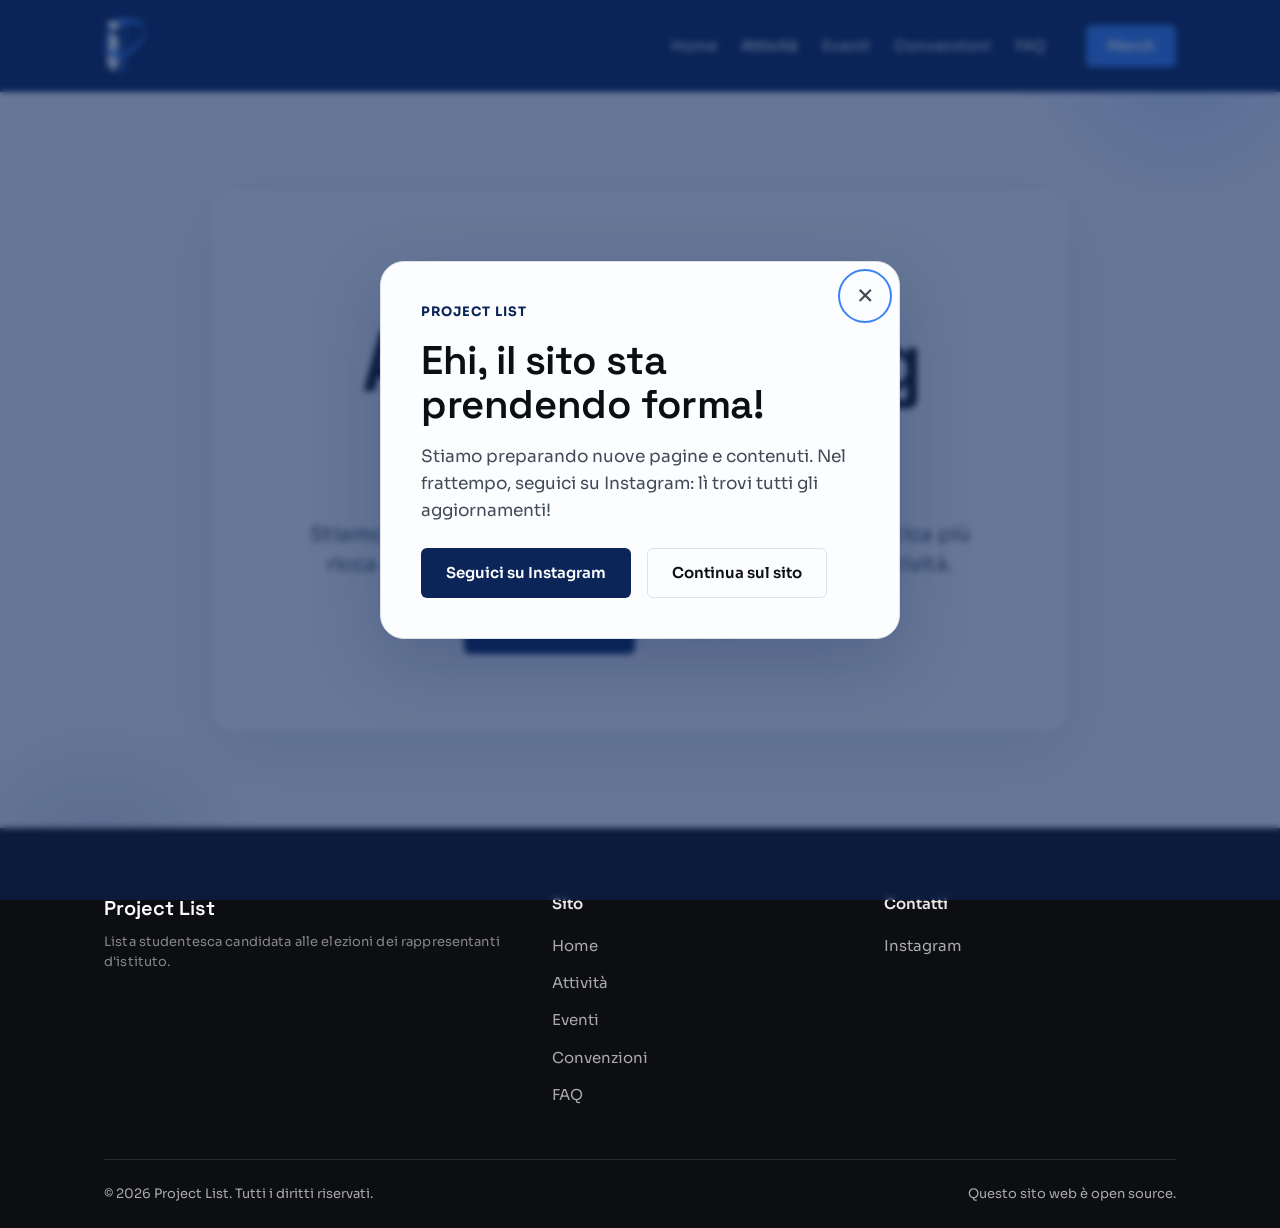
==== commit 3c85bd21: "added some features" ====
--- a/pages/activities.html
+++ b/pages/activities.html
@@ -7,13 +7,13 @@
 
   <title>Attività | Project List - A. Messedaglia</title>
   <meta name="description"
-    content="Il sito ufficiale della lista Project List, candidata alle elezioni dei rappresentanti d'istituto. Scopri il programma, il team e i link utili.">
+    content="Le attività di Project List sono in preparazione. Torna presto per scoprire tutte le novità.">
 
   <!-- Open Graph -->
   <meta property="og:type" content="website">
-  <meta property="og:title" content="Project List - Candidatura Rappresentanti d'Istituto">
+  <meta property="og:title" content="Attività | Project List">
   <meta property="og:description"
-    content="Il sito ufficiale della lista Project List, candidata alle elezioni dei rappresentanti d'istituto.">
+    content="Le attività di Project List sono in preparazione. Torna presto per scoprire tutte le novità.">
   <meta property="og:image" content="../assets/img/og-cover.jpg">
   <meta property="og:locale" content="it_IT">
 
@@ -51,106 +51,22 @@
   </header>
 
   <main>
-
-<section class="section">
+    <section class="section coming-soon">
       <div class="container">
-        <p class="hero__eyebrow caption">Vita scolastica</p>
-        <h1 class="title title--lg links__title">Le attività che sosteniamo</h1>
-        <p class="text text--muted text--lg" style="max-width: 60ch; margin-bottom: var(--space-4);">
-          Crediamo che la scuola non sia solo aule e programmi. Ecco le attività che vogliamo continuare
-          a far crescere e sostenere durante il nostro mandato.
-        </p>
-
-        <div class="bento">
-
-          <div class="card bento__item">
-            <div>
-              <p class="card__title">Olimpiadi di Matematica</p>
-              <p class="card__text">Allenamenti e gare per chi vuole mettersi alla prova oltre il programma.</p>
-            </div>
+        <div class="coming-soon__content">
+          <p class="caption coming-soon__eyebrow">Vita scolastica</p>
+          <h1 class="title coming-soon__title">Attività coming soon</h1>
+          <p class="text text--muted text--lg coming-soon__text">
+            Stiamo preparando le proposte per rendere la vita scolastica più ricca e partecipata.
+            Torna presto per scoprire tutte le attività.
+          </p>
+          <div class="coming-soon__actions">
+            <a href="../index.html" class="button button--primary">Torna alla home</a>
+            <a href="events.html" class="button button--secondary">Scopri gli eventi</a>
           </div>
-
-          <div class="card bento__item">
-            <div>
-              <p class="card__title">Olimpiadi di Fisica</p>
-              <p class="card__text">Per gli amanti dei problemi che non tornano al primo tentativo.</p>
-            </div>
-          </div>
-
-          <div class="card bento__item">
-            <div>
-              <p class="card__title">Olimpiadi di Chimica</p>
-              <p class="card__text">Esperimenti, teoria e gare per chi non vede l'ora di stare in laboratorio.</p>
-            </div>
-          </div>
-
-          <div class="card bento__item">
-            <div>
-              <p class="card__title">Scacchi</p>
-              <p class="card__text">Tornei e sfide tra istituti per chi pensa sempre tre mosse avanti.</p>
-            </div>
-          </div>
-
-          <div class="card bento__item">
-            <div>
-              <p class="card__title">Robotica</p>
-              <p class="card__text">Progettazione, programmazione e gare di robotica tra squadre.</p>
-            </div>
-          </div>
-
-          <div class="card bento__item">
-            <div>
-              <p class="card__title">Teatro</p>
-              <p class="card__text">Il laboratorio teatrale della scuola, aperto a tutti gli anni.</p>
-            </div>
-          </div>
-
-          <div class="card bento__item">
-            <div>
-              <p class="card__title">Coro</p>
-              <p class="card__text">Prove settimanali ed esibizioni nei momenti chiave dell'anno.</p>
-            </div>
-          </div>
-
-          <div class="card bento__item">
-            <div>
-              <p class="card__title">Club del libro</p>
-              <p class="card__text">Letture condivise e discussioni tra chi ama perdersi in un libro.</p>
-            </div>
-          </div>
-
-          <div class="card bento__item">
-            <div>
-              <p class="card__title">AutoCAD</p>
-              <p class="card__text">Corso base di disegno tecnico assistito al computer.</p>
-            </div>
-          </div>
-
-          <div class="card bento__item">
-            <div>
-              <p class="card__title">Corsi di certificazione</p>
-              <p class="card__text">Percorsi per ottenere certificazioni riconosciute durante l'anno scolastico.</p>
-            </div>
-          </div>
-
-          <div class="card bento__item">
-            <div>
-              <p class="card__title">Corsi ICDL</p>
-              <p class="card__text">Preparazione alla certificazione informatica europea ICDL.</p>
-            </div>
-          </div>
-
-          <div class="card bento__item bento__item--more">
-            <div>
-              <p class="card__title">E molte altre...</p>
-              <p class="card__text">La lista si aggiorna: nuove attività si aggiungono durante l'anno.</p>
-            </div>
-          </div>
-
         </div>
       </div>
     </section>
-
   </main>
 
   <!-- ============ FOOTER ============ -->
--- a/style.css
+++ b/style.css
@@ -488,6 +488,76 @@
 }
 
 /* ========================================================= */
+/* Site notice */
+
+.site-notice {
+  width: min(520px, calc(100% - 2rem));
+  max-height: calc(100dvh - 2rem);
+  margin: auto;
+  padding: clamp(1.5rem, 5vw, 2.5rem);
+  overflow-y: auto;
+  background: var(--color-bg);
+  color: var(--color-text-primary);
+  border: 1px solid var(--color-border);
+  border-radius: 24px;
+  box-shadow: 0 24px 70px rgba(11, 37, 88, 0.22);
+}
+
+.site-notice::backdrop {
+  background: rgba(11, 37, 88, 0.62);
+  backdrop-filter: blur(3px);
+}
+
+.site-notice__close {
+  position: absolute;
+  top: 0.75rem;
+  right: 0.75rem;
+  display: grid;
+  place-items: center;
+  width: 2.75rem;
+  height: 2.75rem;
+  border-radius: 50%;
+  color: var(--color-text-secondary);
+  font-size: 1.75rem;
+  line-height: 1;
+  transition: background var(--transition-fast), color var(--transition-fast);
+}
+
+.site-notice__close:hover {
+  background: var(--color-surface);
+  color: var(--color-text-primary);
+}
+
+.site-notice__eyebrow {
+  margin-bottom: var(--space-2);
+  color: var(--color-accent-navy);
+  font-weight: 700;
+  text-transform: uppercase;
+  letter-spacing: 0.08em;
+}
+
+.site-notice__title {
+  margin-bottom: var(--space-2);
+  font-size: clamp(1.8rem, 5vw, 2.5rem);
+}
+
+.site-notice__text {
+  margin-bottom: var(--space-3);
+}
+
+.site-notice__actions {
+  display: flex;
+  flex-wrap: wrap;
+  gap: var(--space-2);
+}
+
+@media (max-width: 540px) {
+  .site-notice__actions > * {
+    width: 100%;
+  }
+}
+
+/* ========================================================= */
 /* Utility */
 
 .flex {
@@ -660,6 +730,18 @@
   margin-block: var(--space-2) var(--space-3);
 }
 
+.about__person-link {
+  color: var(--color-accent);
+  font-weight: 600;
+  text-decoration: underline;
+  text-underline-offset: 0.2em;
+  cursor: pointer;
+}
+
+.about__person-link:hover {
+  color: var(--color-accent-hover);
+}
+
 /* Activities */
 
 .coming-soon {
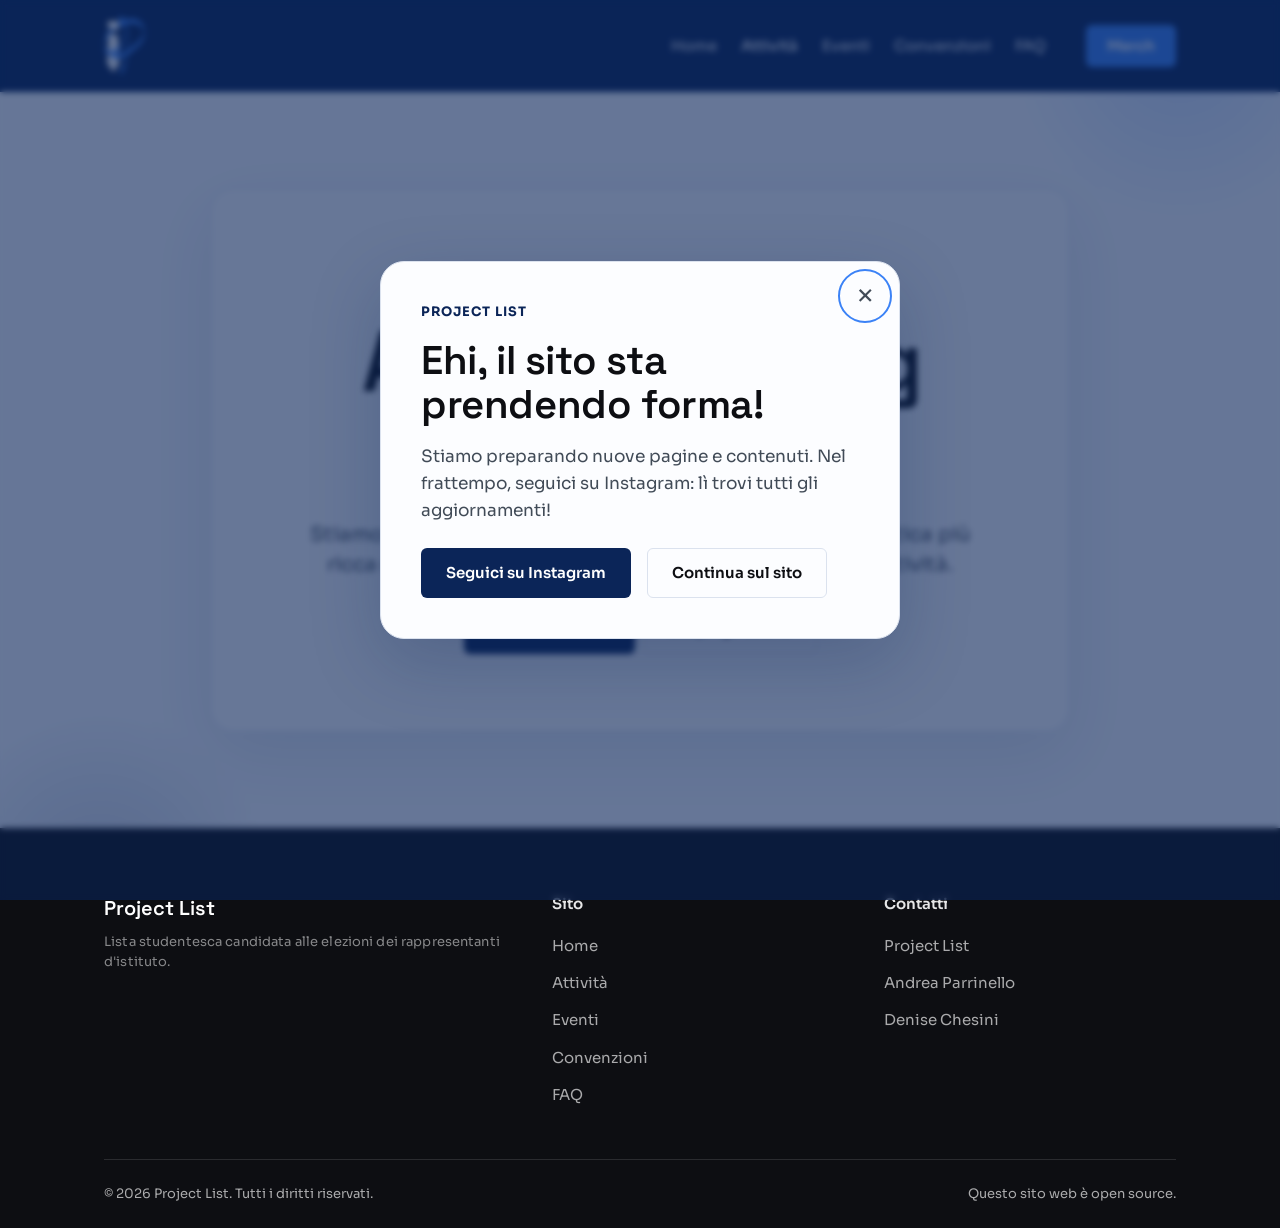
==== commit 851afa53: "added instagram link" ====
--- a/pages/activities.html
+++ b/pages/activities.html
@@ -95,7 +95,9 @@
         <div>
           <p class="site-footer__col-title">Contatti</p>
           <ul class="site-footer__col-list">
-            <li><a href="https://instagram.com">Instagram</a></li>
+            <li><a href="https://instagram.com/projectlist_messe">Project List</a></li>
+            <li><a href="https://www.instagram.com/_andreaparrinello">Andrea Parrinello</a></li>
+            <li><a href="https://www.instagram.com/denisechesini/">Denise Chesini</a></li>
           </ul>
         </div>
       </div>
--- a/style.css
+++ b/style.css
@@ -143,7 +143,7 @@
     padding-block: var(--space-3);
   }
 
-  .section--tight{
+  .section--tight {
     padding-block: var(--space-2);
   }
 }
@@ -552,7 +552,7 @@
 }
 
 @media (max-width: 540px) {
-  .site-notice__actions > * {
+  .site-notice__actions>* {
     width: 100%;
   }
 }
@@ -726,20 +726,26 @@
   max-width: 640px;
 }
 
+.about__avatars {
+  display: flex;
+  margin-bottom: var(--space-2);
+}
+
+.about__avatar {
+  width: 128px;
+  height: 128px;
+  border-radius: 50%;
+  object-fit: cover;
+  border: 2.5px solid var(--color-bg);
+  box-shadow: 0 2px 6px rgba(11, 37, 88, 0.15);
+}
+
+.about__avatar+.about__avatar {
+  margin-left: -18px;
+}
+
 .about__text {
   margin-block: var(--space-2) var(--space-3);
-}
-
-.about__person-link {
-  color: var(--color-accent);
-  font-weight: 600;
-  text-decoration: underline;
-  text-underline-offset: 0.2em;
-  cursor: pointer;
-}
-
-.about__person-link:hover {
-  color: var(--color-accent-hover);
 }
 
 /* Activities */
@@ -825,10 +831,10 @@
 }
 
 .bento {
-      display: grid;
-      grid-template-columns: repeat(4, 1fr);
-      grid-auto-rows: minmax(180px, auto);
-      gap: var(--space-2);
+  display: grid;
+  grid-template-columns: repeat(4, 1fr);
+  grid-auto-rows: minmax(180px, auto);
+  gap: var(--space-2);
 }
 
 
@@ -890,4 +896,4 @@
     grid-column: span 1;
     grid-row: span 1;
   }
-}
+}
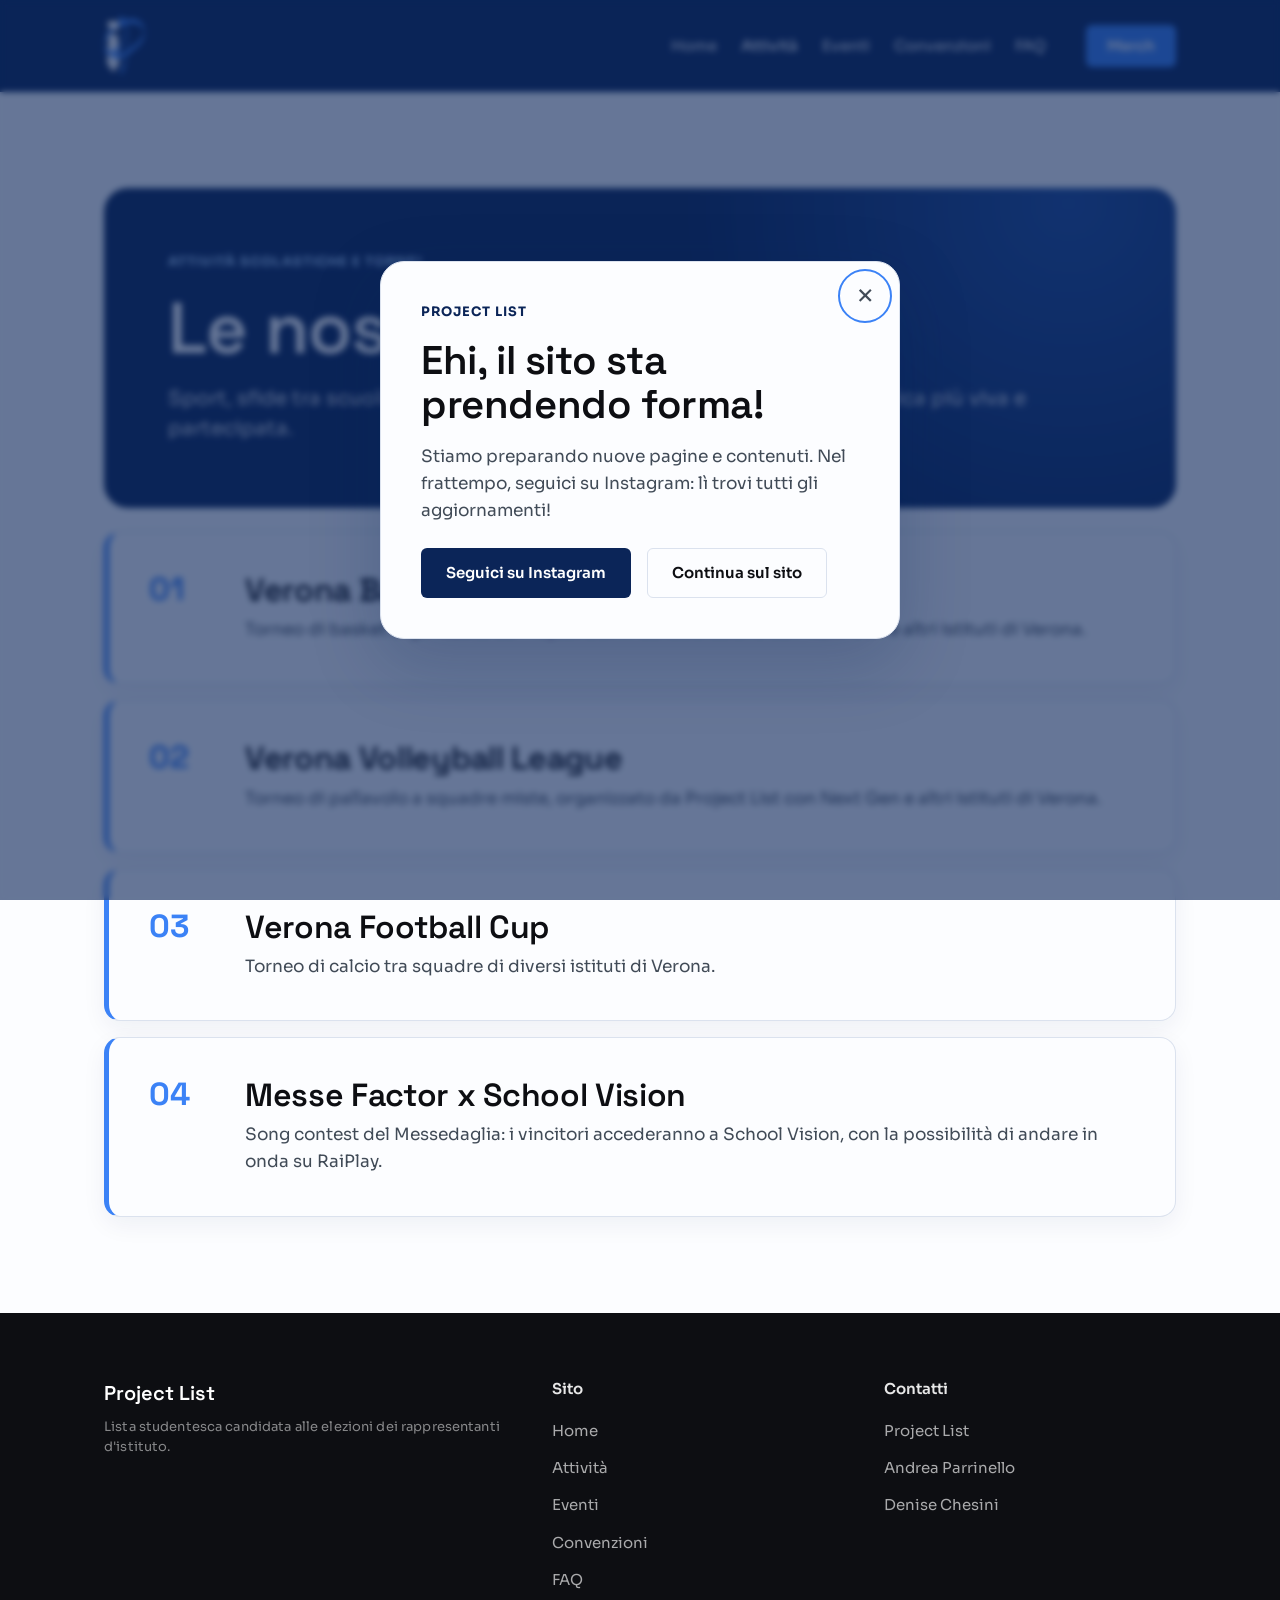
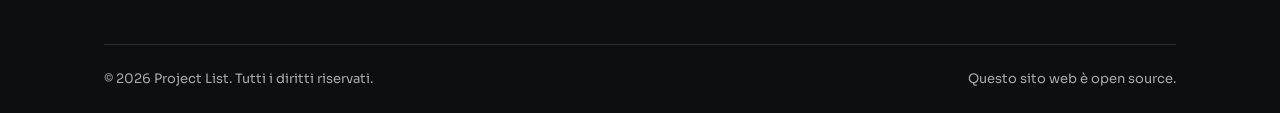
==== commit 466975c1: "Merge pull request #7 from ie74/activities updated the activities page and added a new section" ====
--- a/pages/activities.html
+++ b/pages/activities.html
@@ -7,13 +7,13 @@
 
   <title>Attività | Project List - A. Messedaglia</title>
   <meta name="description"
-    content="Le attività di Project List sono in preparazione. Torna presto per scoprire tutte le novità.">
+    content="Scopri le proposte di Project List: Verona Basket League, Verona Volleyball League, Verona Football Cup e Messe Factor x School Vision.">
 
   <!-- Open Graph -->
   <meta property="og:type" content="website">
   <meta property="og:title" content="Attività | Project List">
   <meta property="og:description"
-    content="Le attività di Project List sono in preparazione. Torna presto per scoprire tutte le novità.">
+    content="Sport e musica nelle proposte di Project List: quattro attività per vivere la scuola insieme.">
   <meta property="og:image" content="../assets/img/og-cover.jpg">
   <meta property="og:locale" content="it_IT">
 
@@ -51,20 +51,46 @@
   </header>
 
   <main>
-    <section class="section coming-soon">
+    <section class="section activities" aria-labelledby="activities-title">
       <div class="container">
-        <div class="coming-soon__content">
-          <p class="caption coming-soon__eyebrow">Vita scolastica</p>
-          <h1 class="title coming-soon__title">Attività coming soon</h1>
-          <p class="text text--muted text--lg coming-soon__text">
-            Stiamo preparando le proposte per rendere la vita scolastica più ricca e partecipata.
-            Torna presto per scoprire tutte le attività.
+        <header class="activities__intro">
+          <p class="caption activities__eyebrow">Attività scolastiche e tornei</p>
+          <h1 class="title activities__title" id="activities-title">Le nostre proposte</h1>
+          <p class="text text--lg activities__lead">
+            Sport, sfide tra scuole e musica: quattro idee per rendere la vita scolastica più viva e partecipata.
           </p>
-          <div class="coming-soon__actions">
-            <a href="../index.html" class="button button--primary">Torna alla home</a>
-            <a href="events.html" class="button button--secondary">Scopri gli eventi</a>
-          </div>
-        </div>
+        </header>
+
+        <ol class="activities__list" role="list">
+          <li class="activities__item">
+            <span class="activities__number" aria-hidden="true">01</span>
+            <div>
+              <h2 class="title activities__item-title">Verona Basket League</h2>
+              <p class="text text--muted">Torneo di basket organizzato da Project List in collaborazione con Next Gen e altri istituti di Verona.</p>
+            </div>
+          </li>
+          <li class="activities__item">
+            <span class="activities__number" aria-hidden="true">02</span>
+            <div>
+              <h2 class="title activities__item-title">Verona Volleyball League</h2>
+              <p class="text text--muted">Torneo di pallavolo a squadre miste, organizzato da Project List con Next Gen e altri istituti di Verona.</p>
+            </div>
+          </li>
+          <li class="activities__item">
+            <span class="activities__number" aria-hidden="true">03</span>
+            <div>
+              <h2 class="title activities__item-title">Verona Football Cup</h2>
+              <p class="text text--muted">Torneo di calcio tra squadre di diversi istituti di Verona.</p>
+            </div>
+          </li>
+          <li class="activities__item">
+            <span class="activities__number" aria-hidden="true">04</span>
+            <div>
+              <h2 class="title activities__item-title">Messe Factor x School Vision</h2>
+              <p class="text text--muted">Song contest del Messedaglia: i vincitori accederanno a School Vision, con la possibilità di andare in onda su RaiPlay.</p>
+            </div>
+          </li>
+        </ol>
       </div>
     </section>
   </main>
--- a/style.css
+++ b/style.css
@@ -710,6 +710,38 @@
   gap: var(--space-2);
 }
 
+.latest-news__card {
+  display: flex;
+  align-items: center;
+  justify-content: space-between;
+  gap: var(--space-3);
+  padding: clamp(1.5rem, 4vw, 2.5rem);
+  background: var(--color-surface);
+  border: 1px solid var(--color-border);
+  border-left: 5px solid var(--color-accent);
+  border-radius: 16px;
+}
+
+.latest-news__eyebrow {
+  margin-bottom: var(--space-1);
+  color: var(--color-accent-navy);
+  font-weight: 700;
+  text-transform: uppercase;
+  letter-spacing: 0.08em;
+}
+
+.latest-news__title {
+  margin-bottom: var(--space-1);
+}
+
+.latest-news__text {
+  max-width: 62ch;
+}
+
+.latest-news__link {
+  flex: 0 0 auto;
+}
+
 @media (max-width: 900px) {
   .links__grid {
     grid-template-columns: repeat(2, 1fr);
@@ -719,6 +751,13 @@
 @media (max-width: 540px) {
   .links__grid {
     grid-template-columns: 1fr;
+  }
+}
+
+@media (max-width: 720px) {
+  .latest-news__card {
+    flex-direction: column;
+    align-items: stretch;
   }
 }
 
@@ -749,6 +788,76 @@
 }
 
 /* Activities */
+
+.activities__intro {
+  padding: clamp(2rem, 6vw, 4rem);
+  color: #fff;
+  background: radial-gradient(circle at 90% 5%, rgba(59, 130, 246, 0.4), transparent 38%), var(--color-accent-navy);
+  border-radius: 24px;
+}
+
+.activities__eyebrow {
+  margin-bottom: var(--space-2);
+  color: #a9d0ff;
+  font-weight: 700;
+  text-transform: uppercase;
+  letter-spacing: 0.08em;
+}
+
+.activities__title {
+  margin-bottom: var(--space-2);
+  color: #fff;
+  font-size: clamp(2.5rem, 6vw, 4.5rem);
+}
+
+.activities__lead {
+  max-width: 58ch;
+  color: rgba(255, 255, 255, 0.88);
+}
+
+.activities__list {
+  display: grid;
+  gap: var(--space-2);
+  margin-top: var(--space-3);
+}
+
+.activities__item {
+  display: grid;
+  grid-template-columns: 4.5rem minmax(0, 1fr);
+  gap: var(--space-3);
+  min-width: 0;
+  padding: clamp(1.5rem, 4vw, 2.5rem);
+  background: var(--color-bg);
+  border: 1px solid var(--color-border);
+  border-left: 5px solid var(--color-accent);
+  border-radius: 16px;
+  box-shadow: 0 8px 24px rgba(11, 37, 88, 0.06);
+}
+
+.activities__number {
+  color: var(--color-accent);
+  font-family: var(--font-display);
+  font-size: 2rem;
+  font-weight: 700;
+  line-height: 1;
+}
+
+.activities__item-title {
+  margin-bottom: var(--space-1);
+  font-size: clamp(1.5rem, 3vw, 2rem);
+  overflow-wrap: break-word;
+}
+
+.activities__item .text {
+  max-width: 74ch;
+}
+
+@media (max-width: 540px) {
+  .activities__item {
+    grid-template-columns: 1fr;
+    gap: var(--space-1);
+  }
+}
 
 .coming-soon {
   position: relative;
@@ -896,4 +1005,4 @@
     grid-column: span 1;
     grid-row: span 1;
   }
-}+}
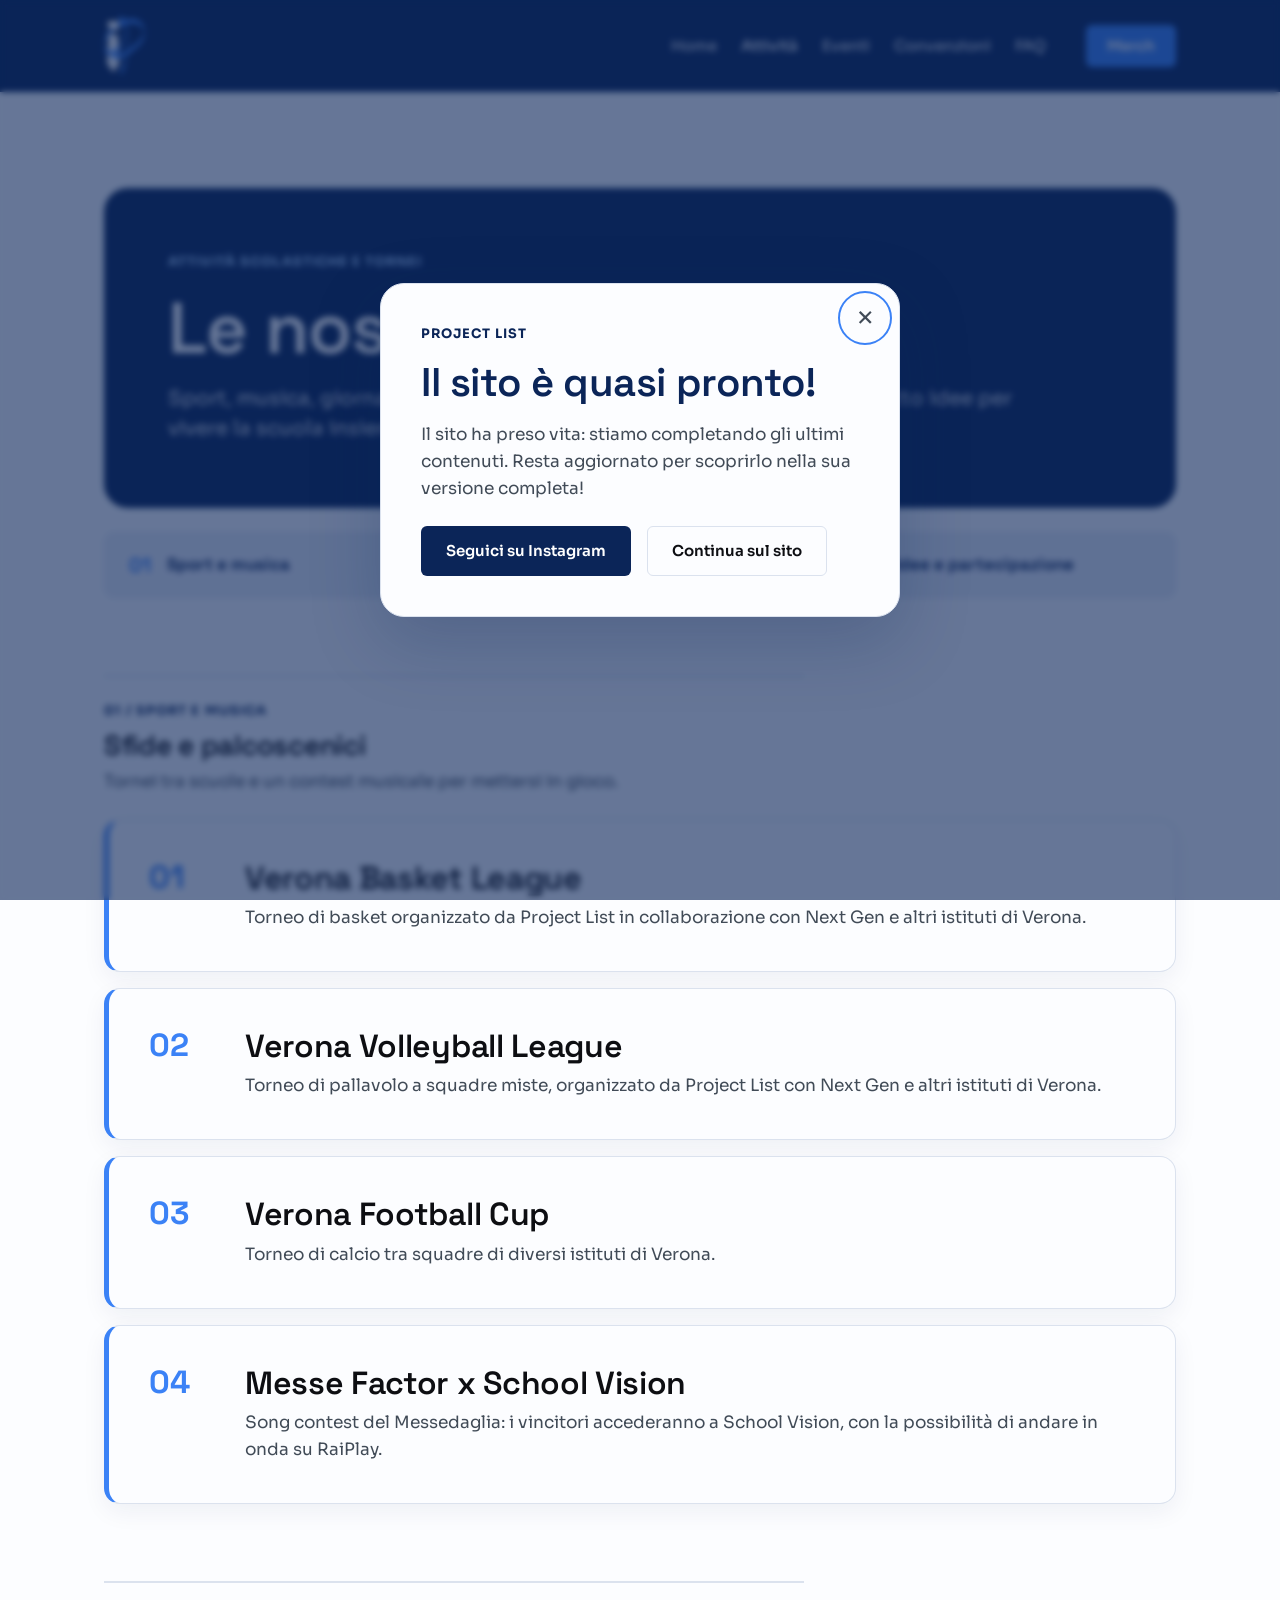
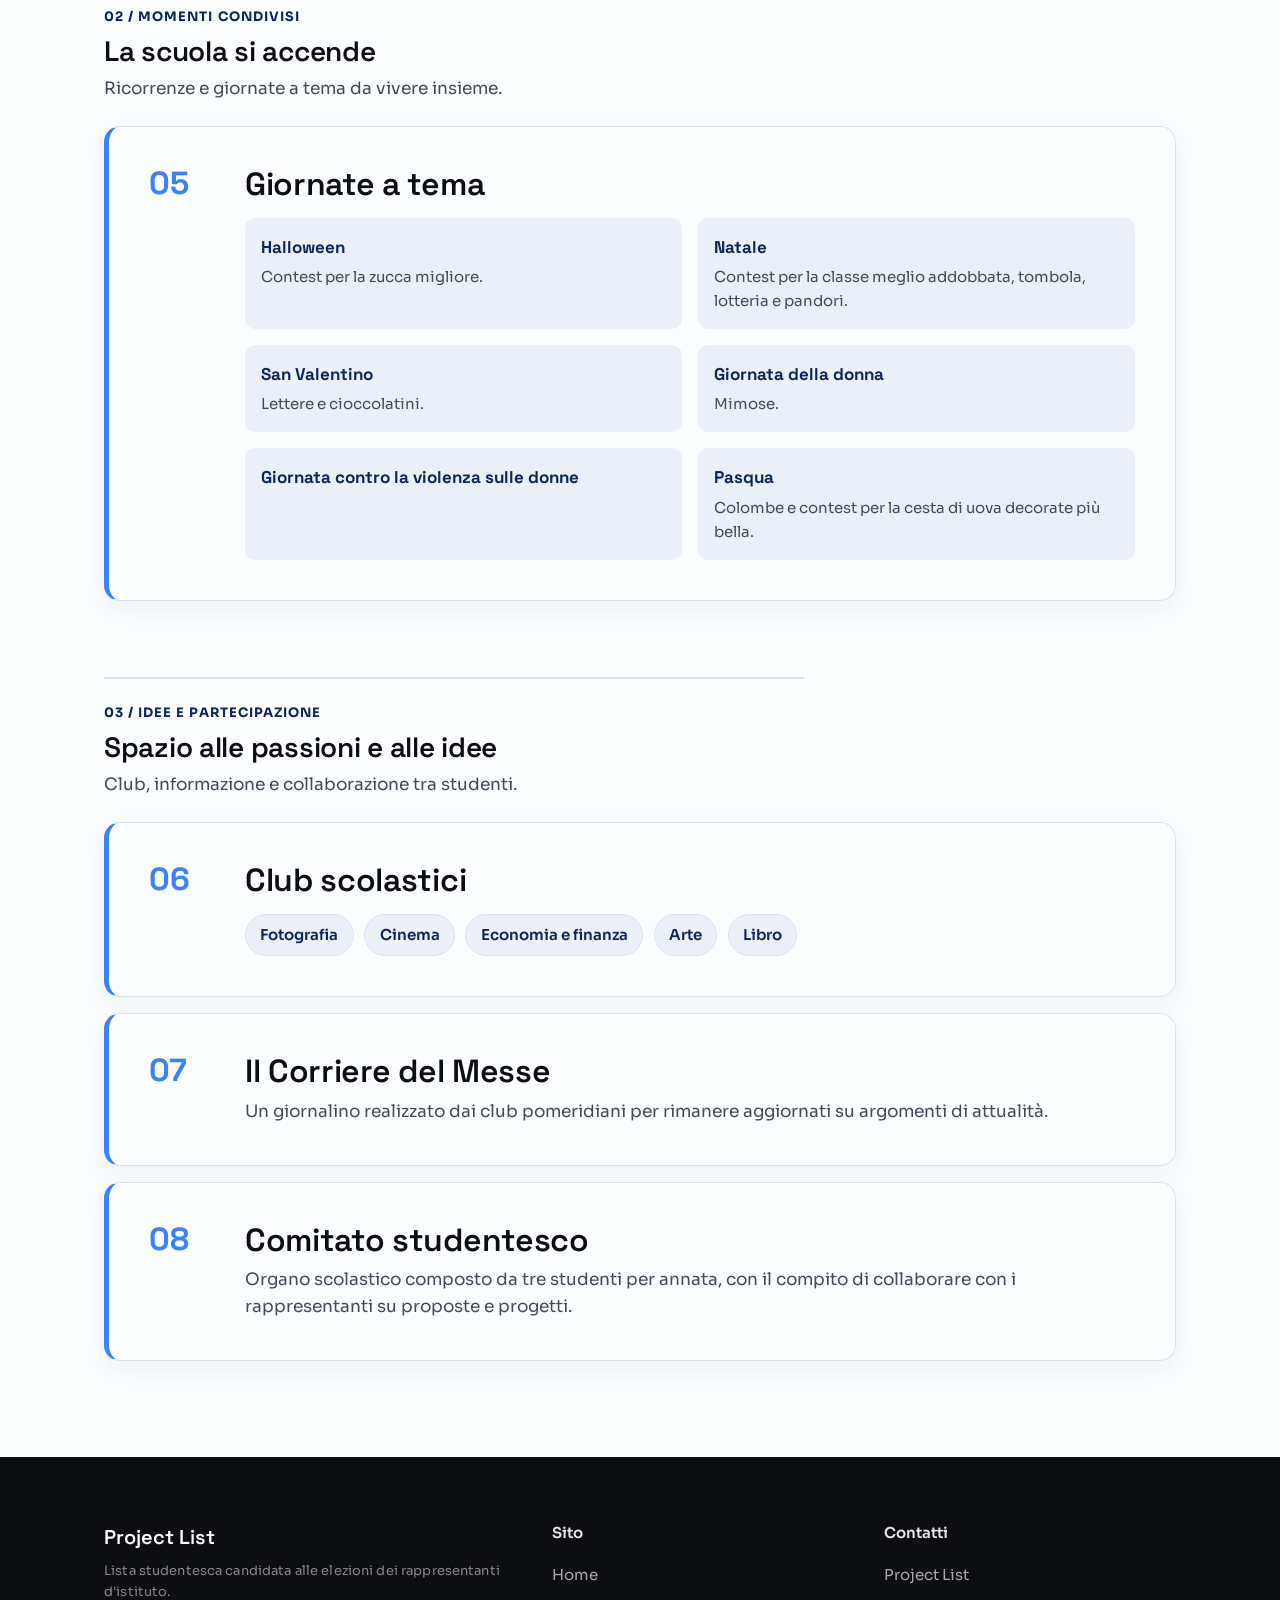
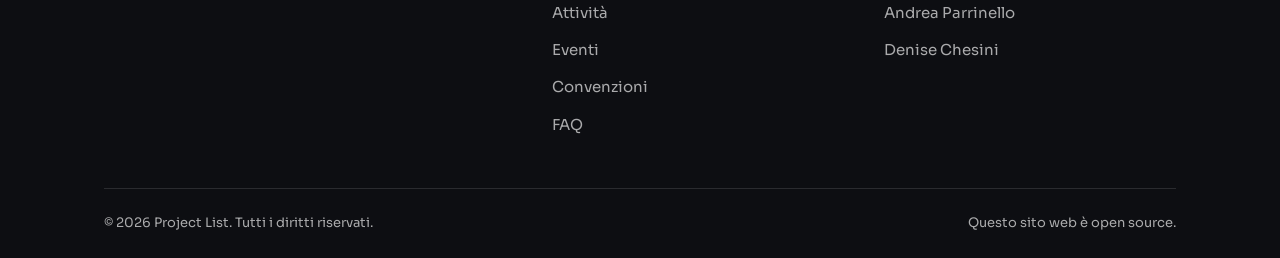
==== commit cde552fc: "Merge pull request #8 from ie74/school-activities populated activities pages" ====
--- a/pages/activities.html
+++ b/pages/activities.html
@@ -7,13 +7,13 @@
 
   <title>Attività | Project List - A. Messedaglia</title>
   <meta name="description"
-    content="Scopri le proposte di Project List: Verona Basket League, Verona Volleyball League, Verona Football Cup e Messe Factor x School Vision.">
+    content="Scopri le otto proposte di Project List: tornei, musica, giornate a tema, club scolastici, giornalino e comitato studentesco.">
 
   <!-- Open Graph -->
   <meta property="og:type" content="website">
   <meta property="og:title" content="Attività | Project List">
   <meta property="og:description"
-    content="Sport e musica nelle proposte di Project List: quattro attività per vivere la scuola insieme.">
+    content="Sport, musica, giornate a tema, club e partecipazione: otto proposte per vivere la scuola insieme.">
   <meta property="og:image" content="../assets/img/og-cover.jpg">
   <meta property="og:locale" content="it_IT">
 
@@ -57,40 +57,114 @@
           <p class="caption activities__eyebrow">Attività scolastiche e tornei</p>
           <h1 class="title activities__title" id="activities-title">Le nostre proposte</h1>
           <p class="text text--lg activities__lead">
-            Sport, sfide tra scuole e musica: quattro idee per rendere la vita scolastica più viva e partecipata.
+            Sport, musica, giornate a tema e nuovi spazi per creare e partecipare: otto idee per vivere la scuola insieme.
           </p>
         </header>
 
-        <ol class="activities__list" role="list">
-          <li class="activities__item">
-            <span class="activities__number" aria-hidden="true">01</span>
-            <div>
-              <h2 class="title activities__item-title">Verona Basket League</h2>
-              <p class="text text--muted">Torneo di basket organizzato da Project List in collaborazione con Next Gen e altri istituti di Verona.</p>
-            </div>
-          </li>
-          <li class="activities__item">
-            <span class="activities__number" aria-hidden="true">02</span>
-            <div>
-              <h2 class="title activities__item-title">Verona Volleyball League</h2>
-              <p class="text text--muted">Torneo di pallavolo a squadre miste, organizzato da Project List con Next Gen e altri istituti di Verona.</p>
-            </div>
-          </li>
-          <li class="activities__item">
-            <span class="activities__number" aria-hidden="true">03</span>
-            <div>
-              <h2 class="title activities__item-title">Verona Football Cup</h2>
-              <p class="text text--muted">Torneo di calcio tra squadre di diversi istituti di Verona.</p>
-            </div>
-          </li>
-          <li class="activities__item">
-            <span class="activities__number" aria-hidden="true">04</span>
-            <div>
-              <h2 class="title activities__item-title">Messe Factor x School Vision</h2>
-              <p class="text text--muted">Song contest del Messedaglia: i vincitori accederanno a School Vision, con la possibilità di andare in onda su RaiPlay.</p>
-            </div>
-          </li>
-        </ol>
+        <nav class="page-section-nav page-section-nav--three" aria-label="Sezioni delle attività">
+          <a href="#sport-e-musica">01 <span>Sport e musica</span></a>
+          <a href="#giornate-a-tema">02 <span>Giornate a tema</span></a>
+          <a href="#idee-e-partecipazione">03 <span>Idee e partecipazione</span></a>
+        </nav>
+
+        <section class="activities__group" id="sport-e-musica" aria-labelledby="activities-sport-title">
+          <div class="activities__group-head">
+            <p class="caption activities__group-label">01 / Sport e musica</p>
+            <h2 class="title title--md" id="activities-sport-title">Sfide e palcoscenici</h2>
+            <p class="text text--muted">Tornei tra scuole e un contest musicale per mettersi in gioco.</p>
+          </div>
+          <ol class="activities__list" role="list">
+            <li class="activities__item">
+              <span class="activities__number" aria-hidden="true">01</span>
+              <div>
+                <h3 class="title activities__item-title">Verona Basket League</h3>
+                <p class="text text--muted">Torneo di basket organizzato da Project List in collaborazione con Next Gen e altri istituti di Verona.</p>
+              </div>
+            </li>
+            <li class="activities__item">
+              <span class="activities__number" aria-hidden="true">02</span>
+              <div>
+                <h3 class="title activities__item-title">Verona Volleyball League</h3>
+                <p class="text text--muted">Torneo di pallavolo a squadre miste, organizzato da Project List con Next Gen e altri istituti di Verona.</p>
+              </div>
+            </li>
+            <li class="activities__item">
+              <span class="activities__number" aria-hidden="true">03</span>
+              <div>
+                <h3 class="title activities__item-title">Verona Football Cup</h3>
+                <p class="text text--muted">Torneo di calcio tra squadre di diversi istituti di Verona.</p>
+              </div>
+            </li>
+            <li class="activities__item">
+              <span class="activities__number" aria-hidden="true">04</span>
+              <div>
+                <h3 class="title activities__item-title">Messe Factor x School Vision</h3>
+                <p class="text text--muted">Song contest del Messedaglia: i vincitori accederanno a School Vision, con la possibilità di andare in onda su RaiPlay.</p>
+              </div>
+            </li>
+          </ol>
+        </section>
+
+        <section class="activities__group" id="giornate-a-tema" aria-labelledby="activities-days-title">
+          <div class="activities__group-head">
+            <p class="caption activities__group-label">02 / Momenti condivisi</p>
+            <h2 class="title title--md" id="activities-days-title">La scuola si accende</h2>
+            <p class="text text--muted">Ricorrenze e giornate a tema da vivere insieme.</p>
+          </div>
+          <ol class="activities__list" role="list" start="5">
+            <li class="activities__item">
+              <span class="activities__number" aria-hidden="true">05</span>
+              <div>
+                <h3 class="title activities__item-title">Giornate a tema</h3>
+                <ul class="activities__details" role="list">
+                  <li><strong>Halloween</strong><span>Contest per la zucca migliore.</span></li>
+                  <li><strong>Natale</strong><span>Contest per la classe meglio addobbata, tombola, lotteria e pandori.</span></li>
+                  <li><strong>San Valentino</strong><span>Lettere e cioccolatini.</span></li>
+                  <li><strong>Giornata della donna</strong><span>Mimose.</span></li>
+                  <li><strong>Giornata contro la violenza sulle donne</strong></li>
+                  <li><strong>Pasqua</strong><span>Colombe e contest per la cesta di uova decorate più bella.</span></li>
+                </ul>
+              </div>
+            </li>
+          </ol>
+        </section>
+
+        <section class="activities__group" id="idee-e-partecipazione" aria-labelledby="activities-ideas-title">
+          <div class="activities__group-head">
+            <p class="caption activities__group-label">03 / Idee e partecipazione</p>
+            <h2 class="title title--md" id="activities-ideas-title">Spazio alle passioni e alle idee</h2>
+            <p class="text text--muted">Club, informazione e collaborazione tra studenti.</p>
+          </div>
+          <ol class="activities__list" role="list" start="6">
+            <li class="activities__item">
+              <span class="activities__number" aria-hidden="true">06</span>
+              <div>
+                <h3 class="title activities__item-title">Club scolastici</h3>
+                <ul class="activities__topics" role="list" aria-label="Club proposti">
+                  <li>Fotografia</li>
+                  <li>Cinema</li>
+                  <li>Economia e finanza</li>
+                  <li>Arte</li>
+                  <li>Libro</li>
+                </ul>
+              </div>
+            </li>
+            <li class="activities__item">
+              <span class="activities__number" aria-hidden="true">07</span>
+              <div>
+                <h3 class="title activities__item-title">Il Corriere del Messe</h3>
+                <p class="text text--muted">Un giornalino realizzato dai club pomeridiani per rimanere aggiornati su argomenti di attualità.</p>
+              </div>
+            </li>
+            <li class="activities__item">
+              <span class="activities__number" aria-hidden="true">08</span>
+              <div>
+                <h3 class="title activities__item-title">Comitato studentesco</h3>
+                <p class="text text--muted">Organo scolastico composto da tre studenti per annata, con il compito di collaborare con i rappresentanti su proposte e progetti.</p>
+              </div>
+            </li>
+          </ol>
+        </section>
       </div>
     </section>
   </main>
--- a/style.css
+++ b/style.css
@@ -538,6 +538,7 @@
 
 .site-notice__title {
   margin-bottom: var(--space-2);
+  color: var(--color-accent-navy);
   font-size: clamp(1.8rem, 5vw, 2.5rem);
 }
 
@@ -792,7 +793,7 @@
 .activities__intro {
   padding: clamp(2rem, 6vw, 4rem);
   color: #fff;
-  background: radial-gradient(circle at 90% 5%, rgba(59, 130, 246, 0.4), transparent 38%), var(--color-accent-navy);
+  background: var(--color-accent-navy);
   border-radius: 24px;
 }
 
@@ -859,6 +860,276 @@
   }
 }
 
+/* Thematic groups on the Activities page */
+.activities__group {
+  margin-top: clamp(3rem, 6vw, 5rem);
+  scroll-margin-top: 90px;
+}
+
+.activities__group-head {
+  max-width: 700px;
+  padding-top: var(--space-3);
+  border-top: 2px solid var(--color-border);
+}
+
+.activities__group-head .title {
+  margin-bottom: var(--space-1);
+}
+
+.activities__group-label {
+  margin-bottom: var(--space-1);
+  color: var(--color-accent-navy);
+  font-weight: 700;
+  text-transform: uppercase;
+  letter-spacing: 0.08em;
+}
+
+.activities__details {
+  display: grid;
+  grid-template-columns: repeat(2, minmax(0, 1fr));
+  gap: var(--space-2);
+  margin-top: var(--space-2);
+}
+
+.activities__details li {
+  display: flex;
+  flex-direction: column;
+  gap: 0.25rem;
+  padding: var(--space-2);
+  border-radius: var(--radius-md);
+  background: var(--color-surface);
+  color: var(--color-text-secondary);
+  font-size: var(--fs-sm);
+}
+
+.activities__details strong {
+  color: var(--color-accent-navy);
+  font-family: var(--font-display);
+  font-size: var(--fs-base);
+}
+
+.activities__topics {
+  display: flex;
+  flex-wrap: wrap;
+  gap: 0.65rem;
+  margin-top: var(--space-2);
+}
+
+.activities__topics li {
+  padding: 0.5rem 0.9rem;
+  border: 1px solid var(--color-border);
+  border-radius: 999px;
+  background: var(--color-surface);
+  color: var(--color-accent-navy);
+  font-size: var(--fs-sm);
+  font-weight: 600;
+}
+
+@media (max-width: 600px) {
+  .activities__details {
+    grid-template-columns: 1fr;
+  }
+}
+
+/* Events: an itinerary rather than a grid of proposals */
+.events__intro {
+  padding: clamp(2rem, 6vw, 4rem);
+  border-radius: 24px;
+  background: var(--color-accent-navy);
+}
+
+.events__eyebrow {
+  margin-bottom: var(--space-2);
+  color: #a9d0ff;
+  font-weight: 700;
+  text-transform: uppercase;
+  letter-spacing: 0.08em;
+}
+
+.events__title {
+  max-width: 12ch;
+  margin-bottom: var(--space-2);
+  color: #fff;
+  font-size: clamp(2.5rem, 6vw, 4.5rem);
+}
+
+.events__lead {
+  max-width: 57ch;
+  color: rgba(255, 255, 255, 0.88);
+}
+
+.page-section-nav {
+  display: grid;
+  grid-template-columns: repeat(2, minmax(0, 1fr));
+  gap: var(--space-2);
+  margin-top: var(--space-3);
+}
+
+.page-section-nav--three {
+  grid-template-columns: repeat(3, minmax(0, 1fr));
+}
+
+.page-section-nav a {
+  display: flex;
+  align-items: center;
+  gap: var(--space-2);
+  padding: var(--space-2) var(--space-3);
+  border: 1px solid var(--color-border);
+  border-radius: var(--radius-md);
+  background: var(--color-surface);
+  color: var(--color-accent);
+  font-family: var(--font-display);
+  font-size: var(--fs-lg);
+  font-weight: 700;
+  transition: border-color var(--transition-fast), transform var(--transition-fast);
+}
+
+.page-section-nav a:hover {
+  border-color: var(--color-accent);
+  transform: translateY(-2px);
+}
+
+.page-section-nav span {
+  color: var(--color-accent-navy);
+  font-size: var(--fs-base);
+}
+
+.events__chapter {
+  padding-top: clamp(3rem, 6vw, 5rem);
+  scroll-margin-top: 90px;
+}
+
+.events__chapter--school {
+  margin-top: clamp(3rem, 6vw, 5rem);
+  border-top: 2px solid var(--color-border);
+}
+
+.events__chapter-head {
+  max-width: 700px;
+}
+
+.events__chapter-head .title {
+  margin-bottom: var(--space-1);
+}
+
+.events__chapter-label {
+  margin-bottom: var(--space-1);
+  color: var(--color-accent-navy);
+  font-weight: 700;
+  text-transform: uppercase;
+  letter-spacing: 0.08em;
+}
+
+.events__timeline {
+  position: relative;
+  display: grid;
+  gap: var(--space-2);
+  margin-top: var(--space-3);
+  padding-left: 3.25rem;
+}
+
+.events__timeline::before {
+  content: '';
+  position: absolute;
+  top: 2rem;
+  bottom: 2rem;
+  left: 1rem;
+  width: 2px;
+  background: linear-gradient(var(--color-accent), var(--color-border));
+}
+
+.events__entry {
+  position: relative;
+  padding: clamp(1.5rem, 4vw, 2.5rem);
+  border: 1px solid var(--color-border);
+  border-radius: 16px;
+  background: var(--color-bg);
+  box-shadow: 0 8px 24px rgba(11, 37, 88, 0.06);
+}
+
+.events__entry::before {
+  content: '';
+  position: absolute;
+  top: 1.9rem;
+  left: -2.7rem;
+  width: 0.9rem;
+  height: 0.9rem;
+  border: 3px solid var(--color-bg);
+  border-radius: 50%;
+  background: var(--color-accent);
+  box-shadow: 0 0 0 2px var(--color-accent);
+}
+
+.events__entry-head {
+  display: flex;
+  align-items: center;
+  flex-wrap: wrap;
+  gap: var(--space-2);
+  margin-bottom: var(--space-1);
+}
+
+.events__number {
+  color: var(--color-accent);
+  font-family: var(--font-display);
+  font-size: 1.75rem;
+  font-weight: 700;
+  line-height: 1;
+}
+
+.events__place {
+  padding: 0.35rem 0.75rem;
+  border-radius: 999px;
+  background: var(--color-surface);
+  color: var(--color-accent-navy);
+  font-size: var(--fs-sm);
+  font-weight: 600;
+}
+
+.events__entry-title {
+  margin-bottom: var(--space-1);
+  font-size: clamp(1.5rem, 3vw, 2rem);
+  overflow-wrap: break-word;
+}
+
+.events__entry .text {
+  max-width: 70ch;
+}
+
+.events__destinations {
+  display: flex;
+  flex-wrap: wrap;
+  gap: 0.5rem;
+  margin-top: var(--space-2);
+}
+
+.events__destinations li {
+  padding: 0.4rem 0.7rem;
+  border: 1px solid var(--color-border);
+  border-radius: var(--radius-sm);
+  color: var(--color-accent-navy);
+  font-size: var(--fs-sm);
+}
+
+@media (max-width: 720px) {
+  .page-section-nav {
+    grid-template-columns: 1fr;
+  }
+}
+
+@media (max-width: 540px) {
+  .events__timeline {
+    padding-left: 1.8rem;
+  }
+
+  .events__timeline::before {
+    left: 0.35rem;
+  }
+
+  .events__entry::before {
+    left: -1.9rem;
+  }
+}
+
 .coming-soon {
   position: relative;
   overflow: hidden;
